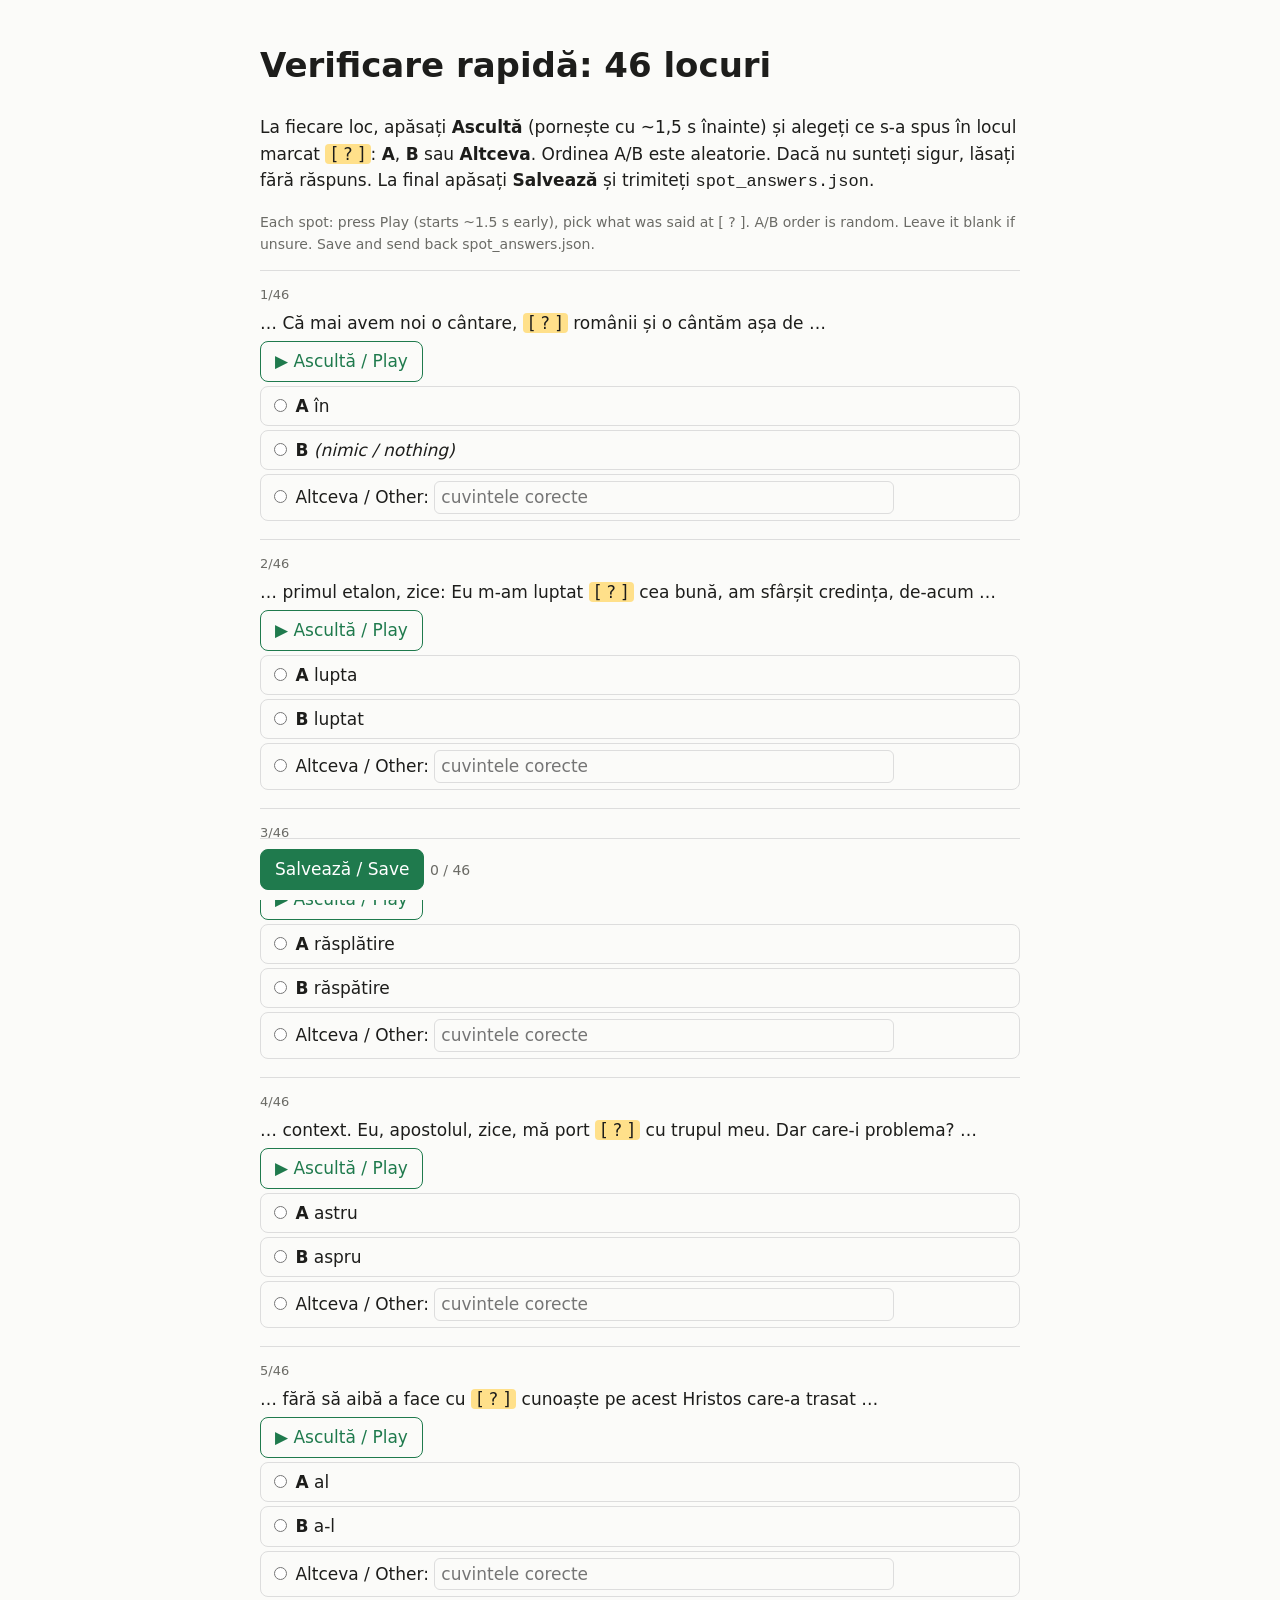
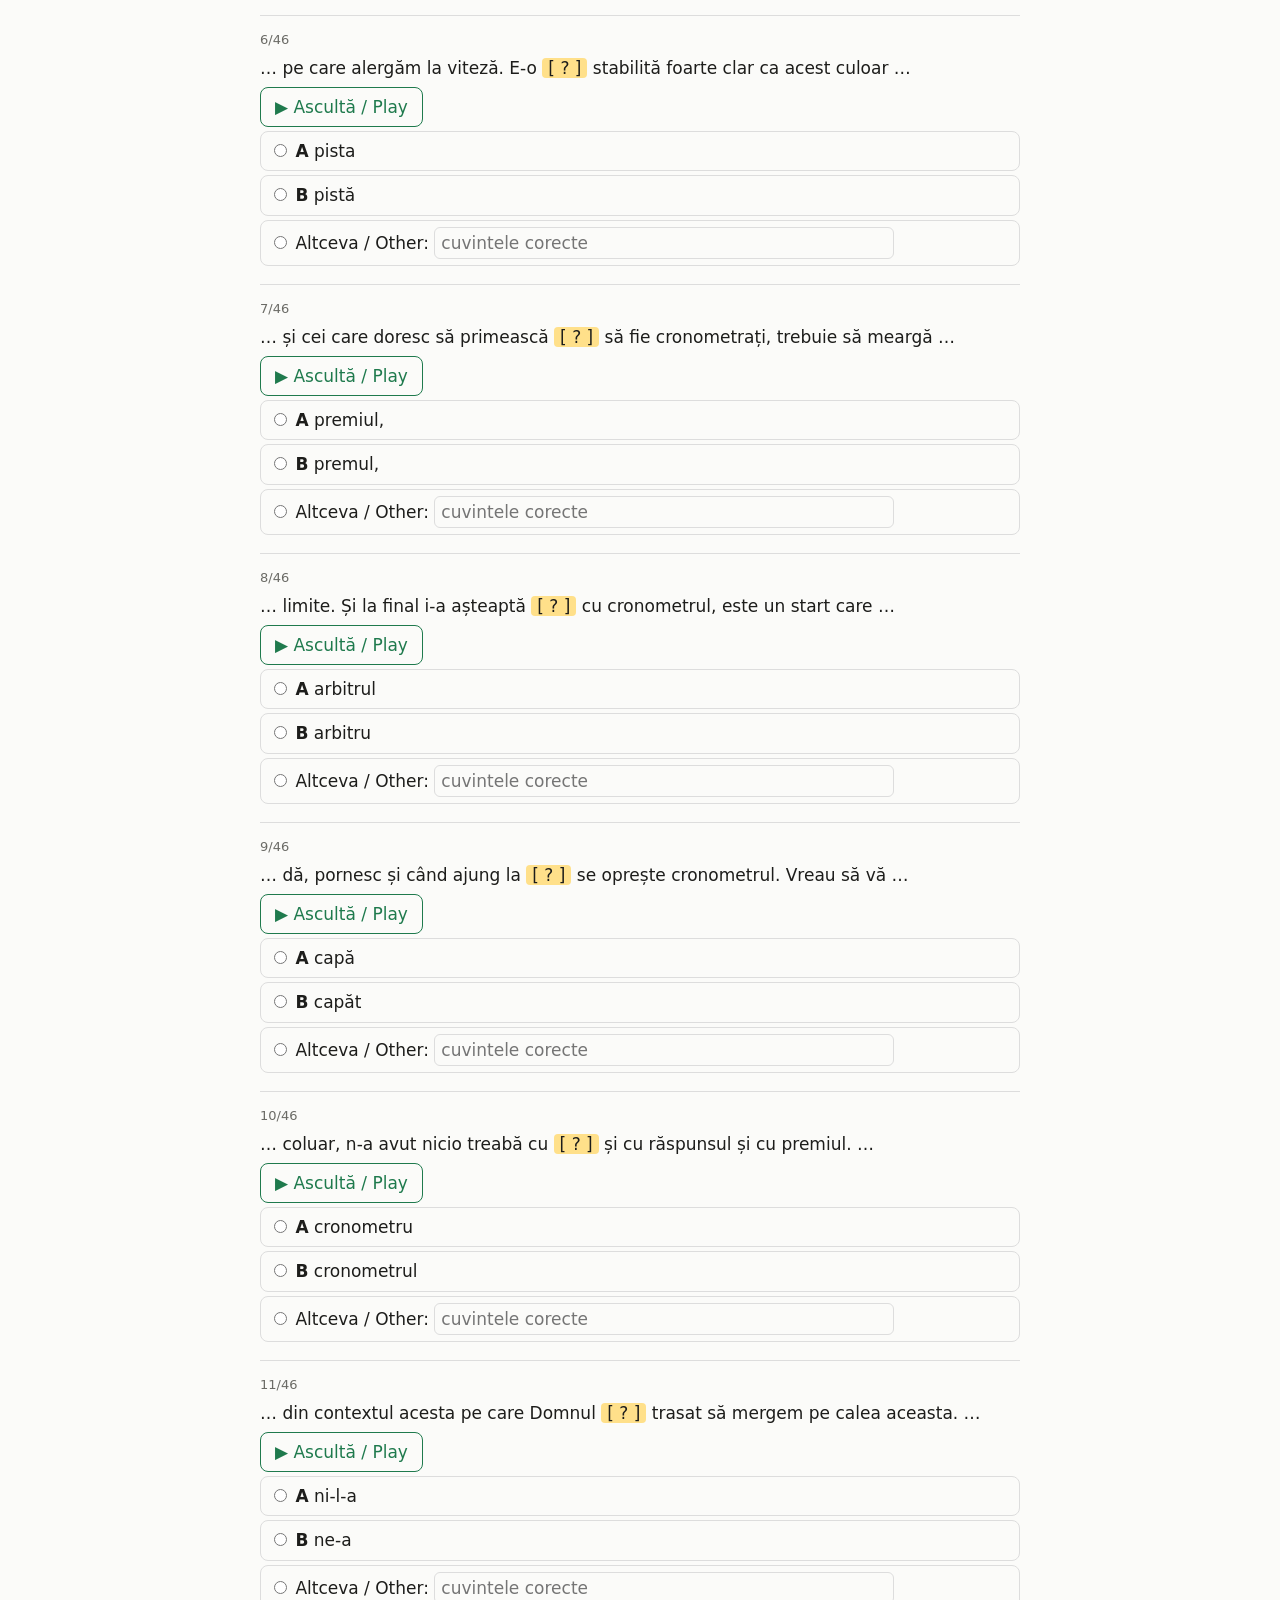
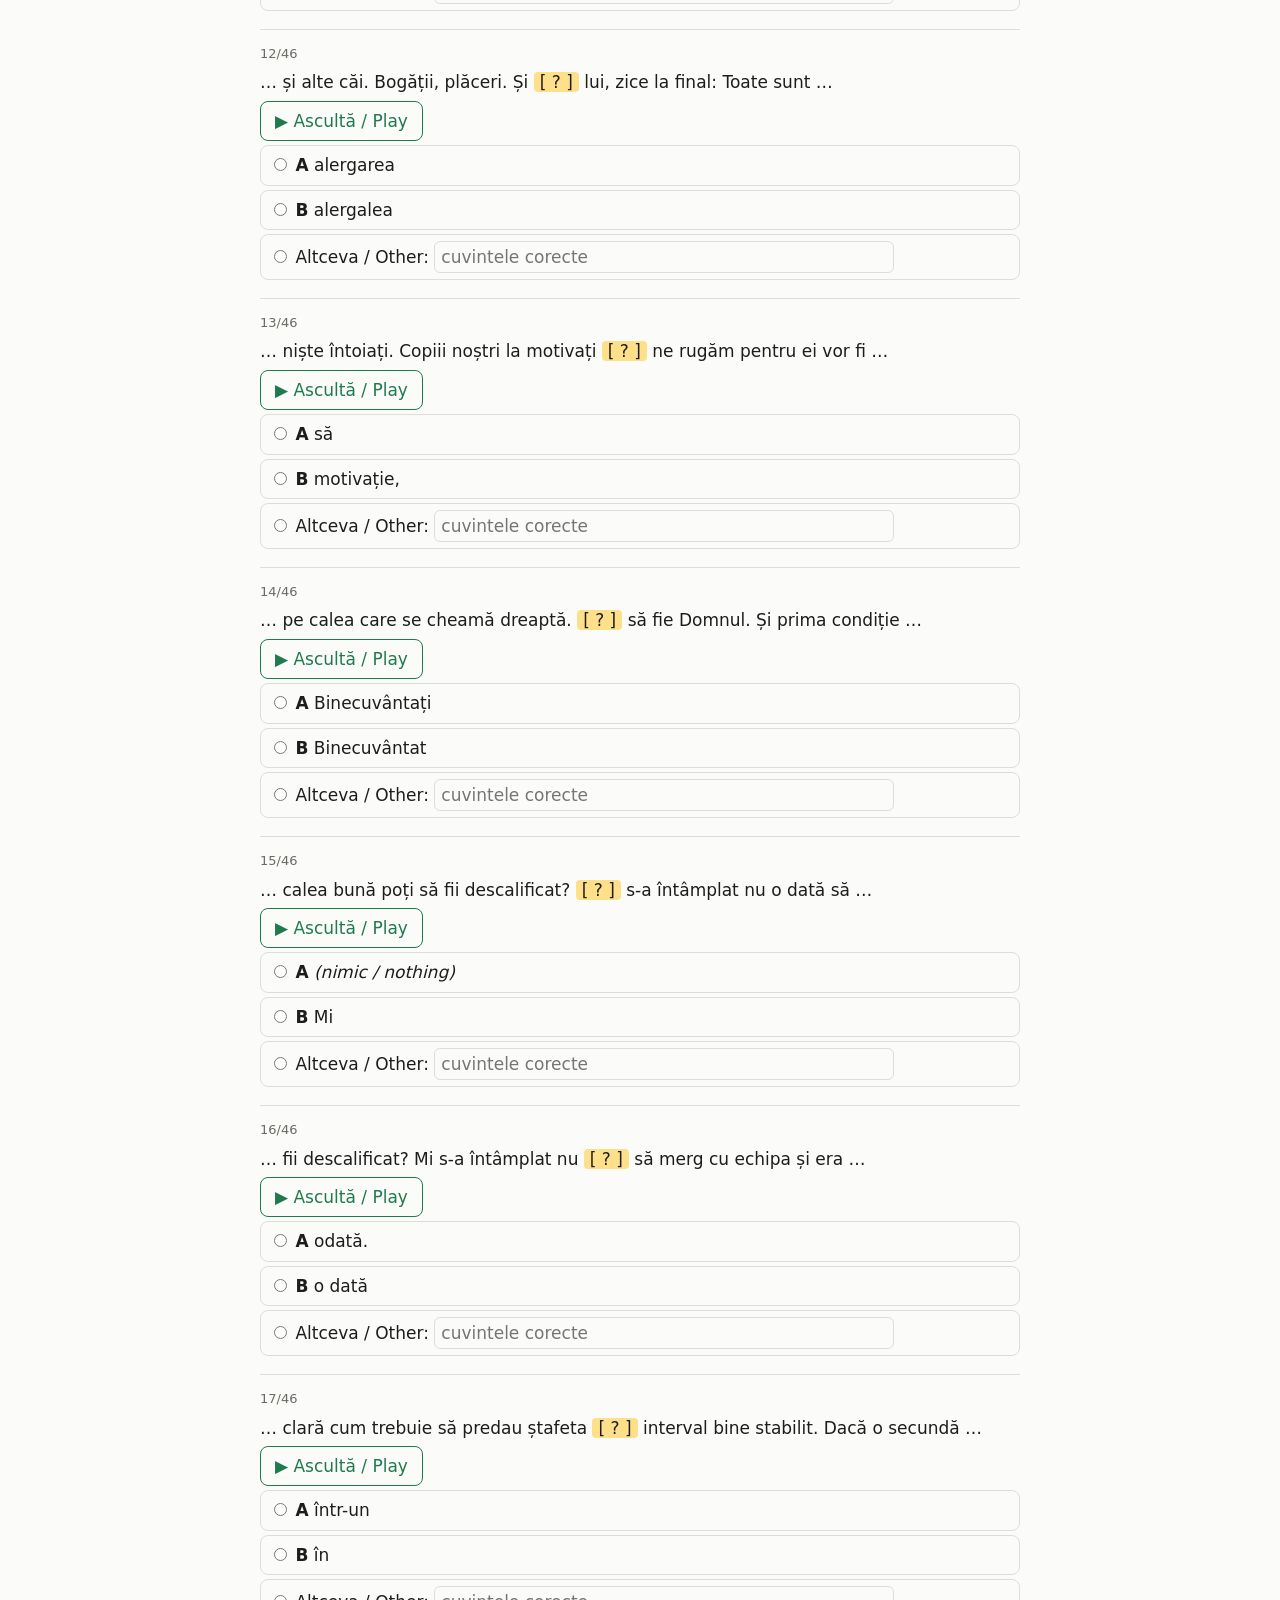
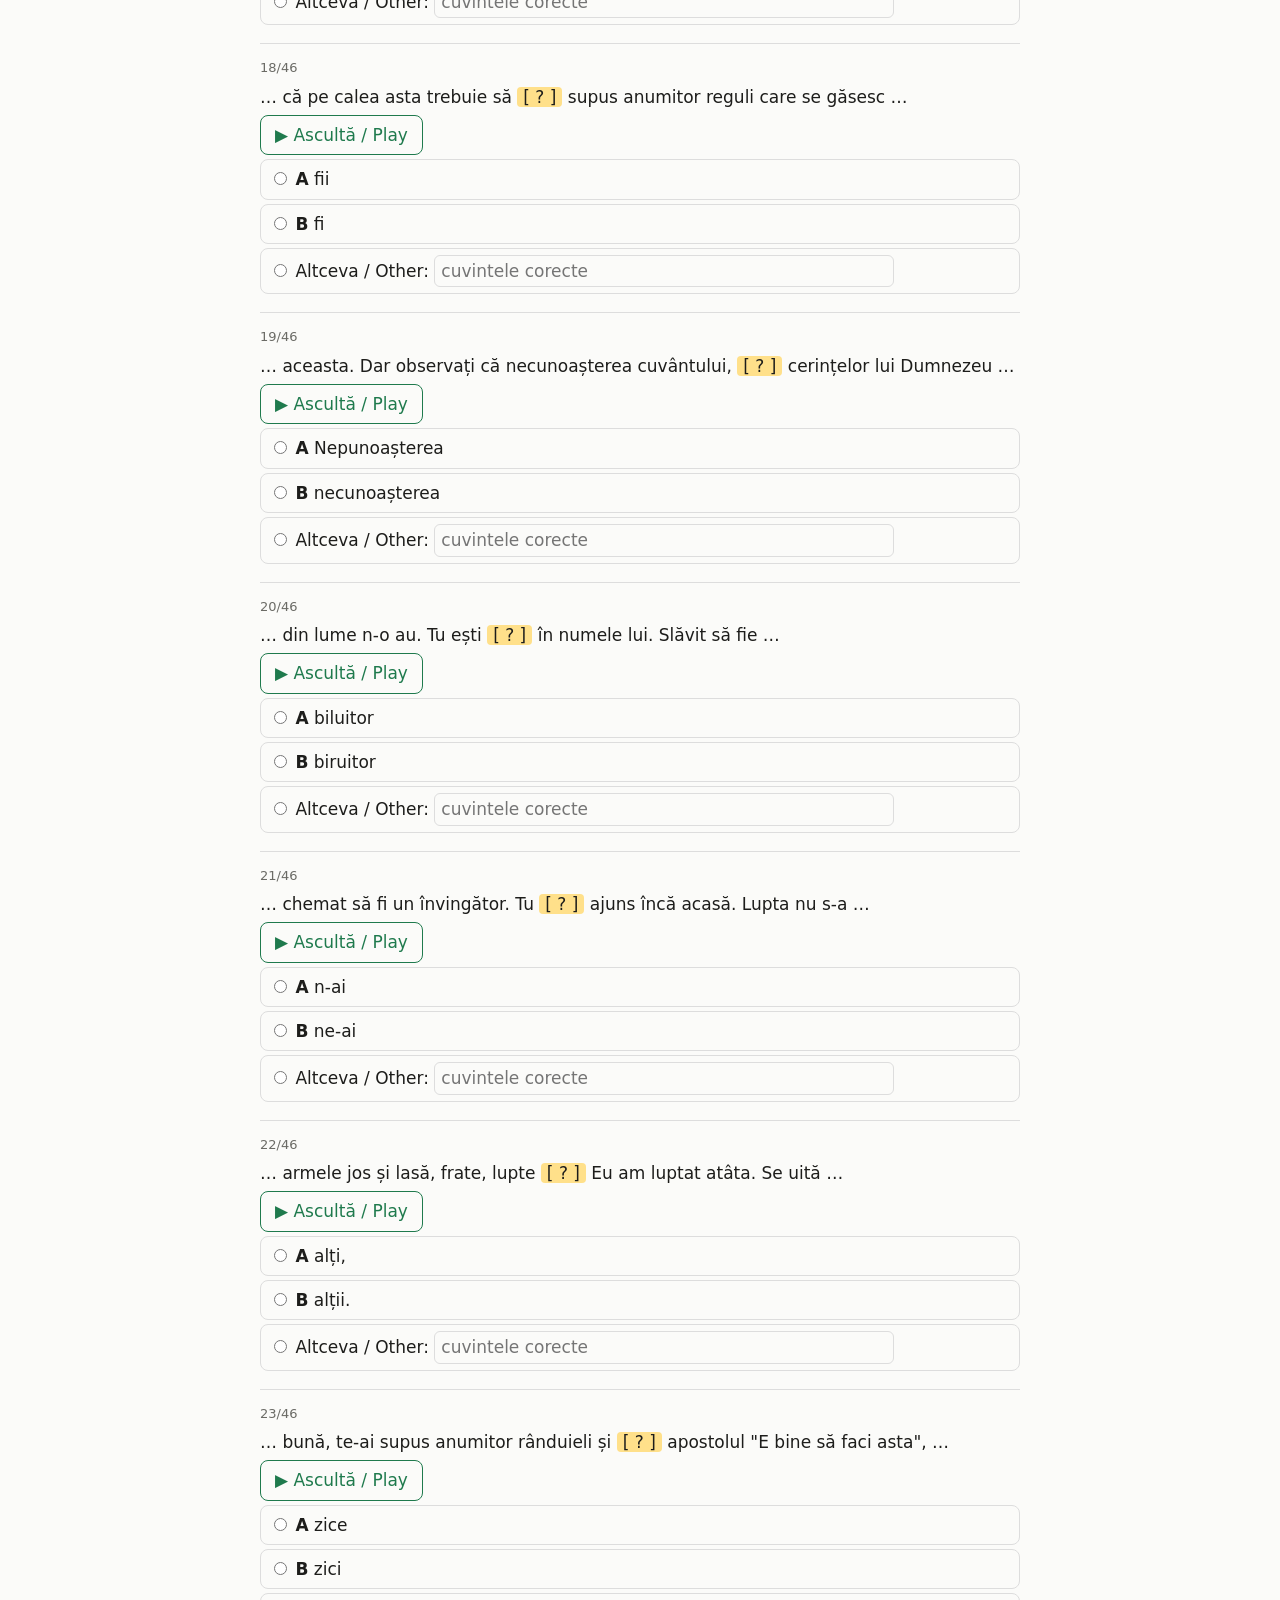
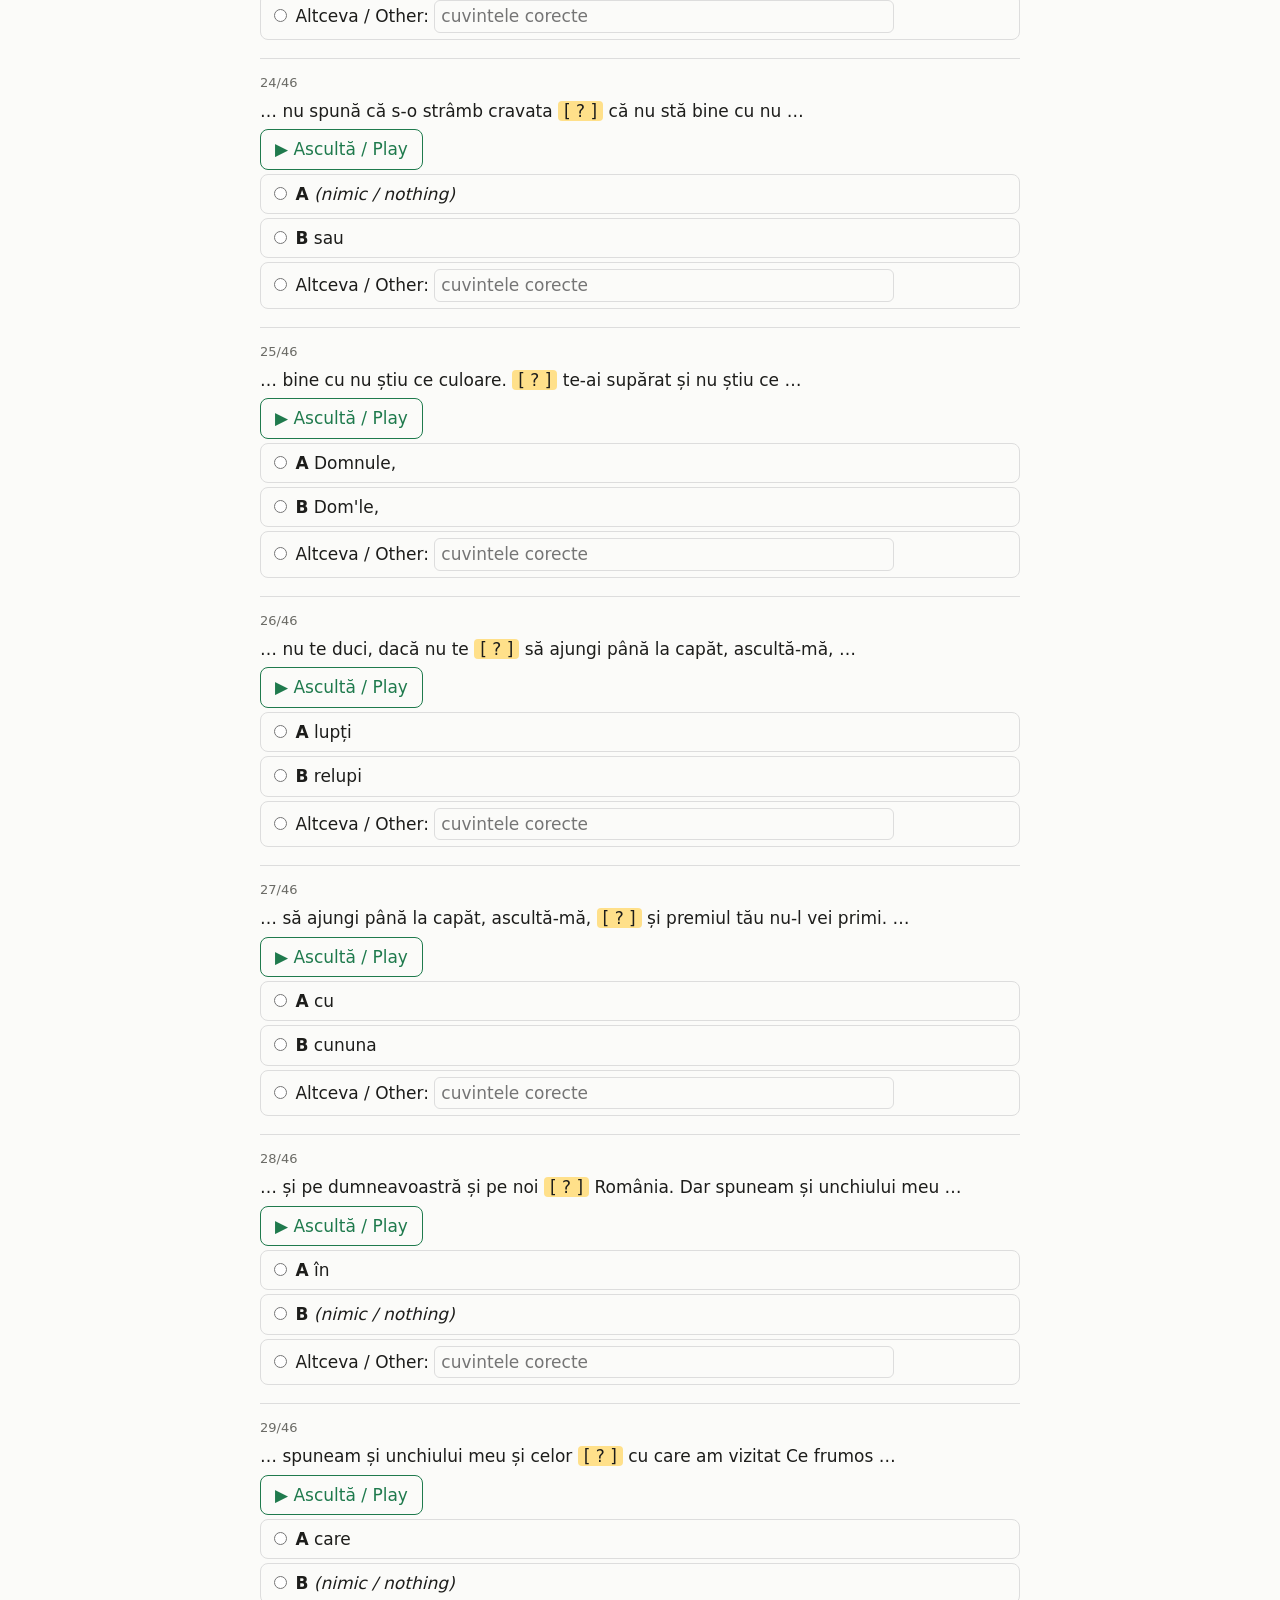
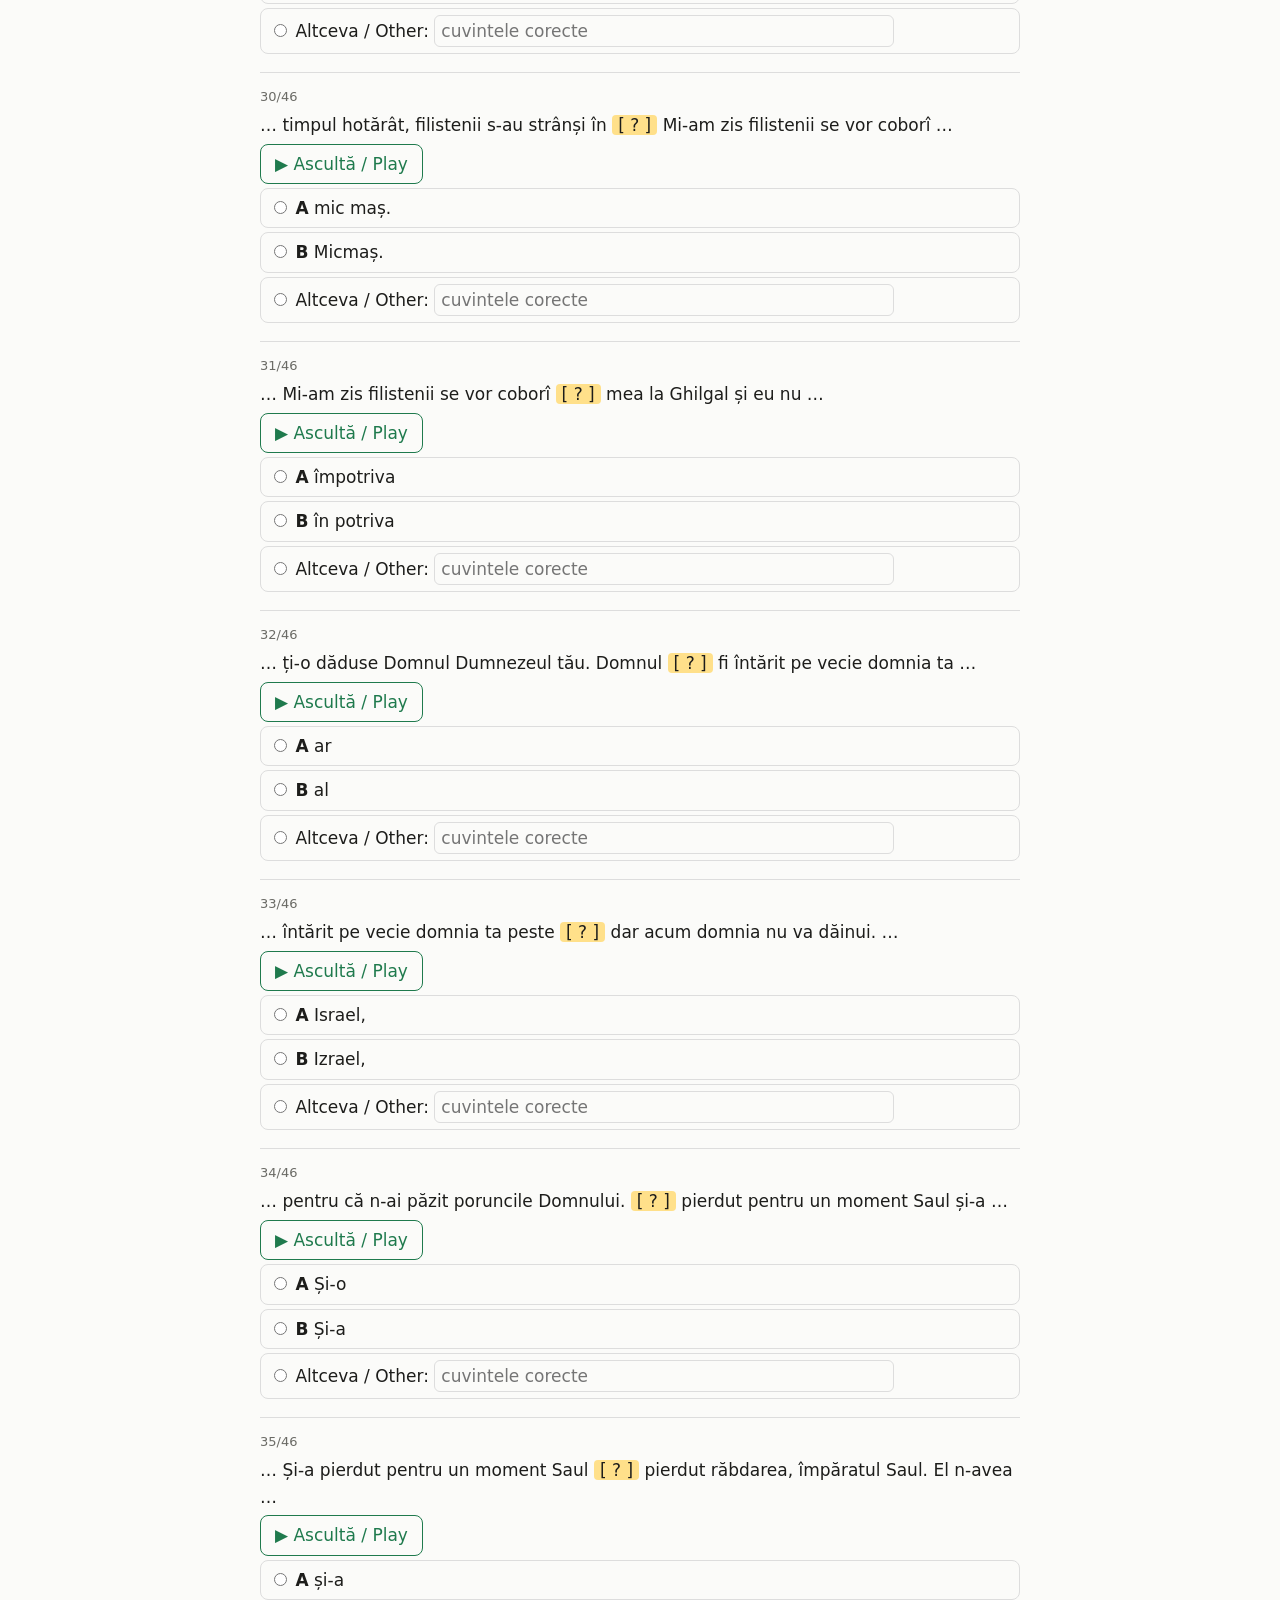
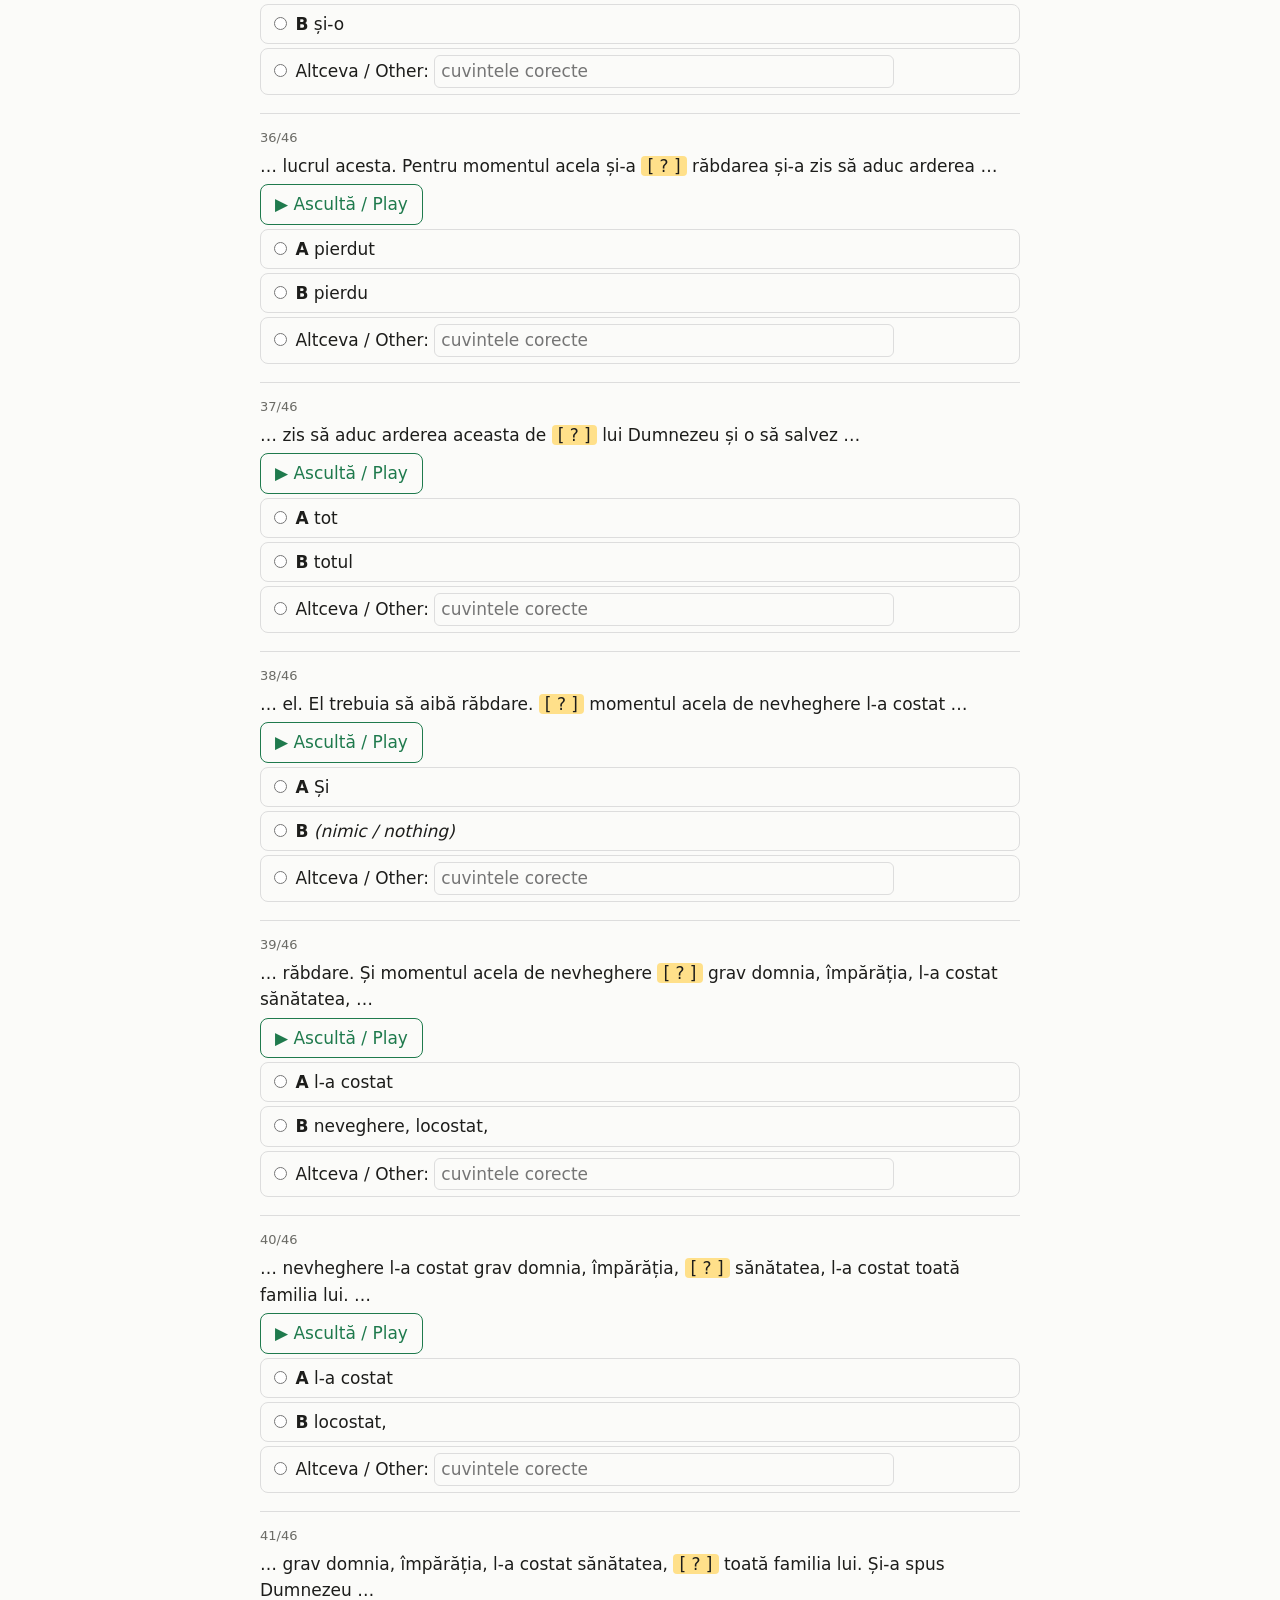
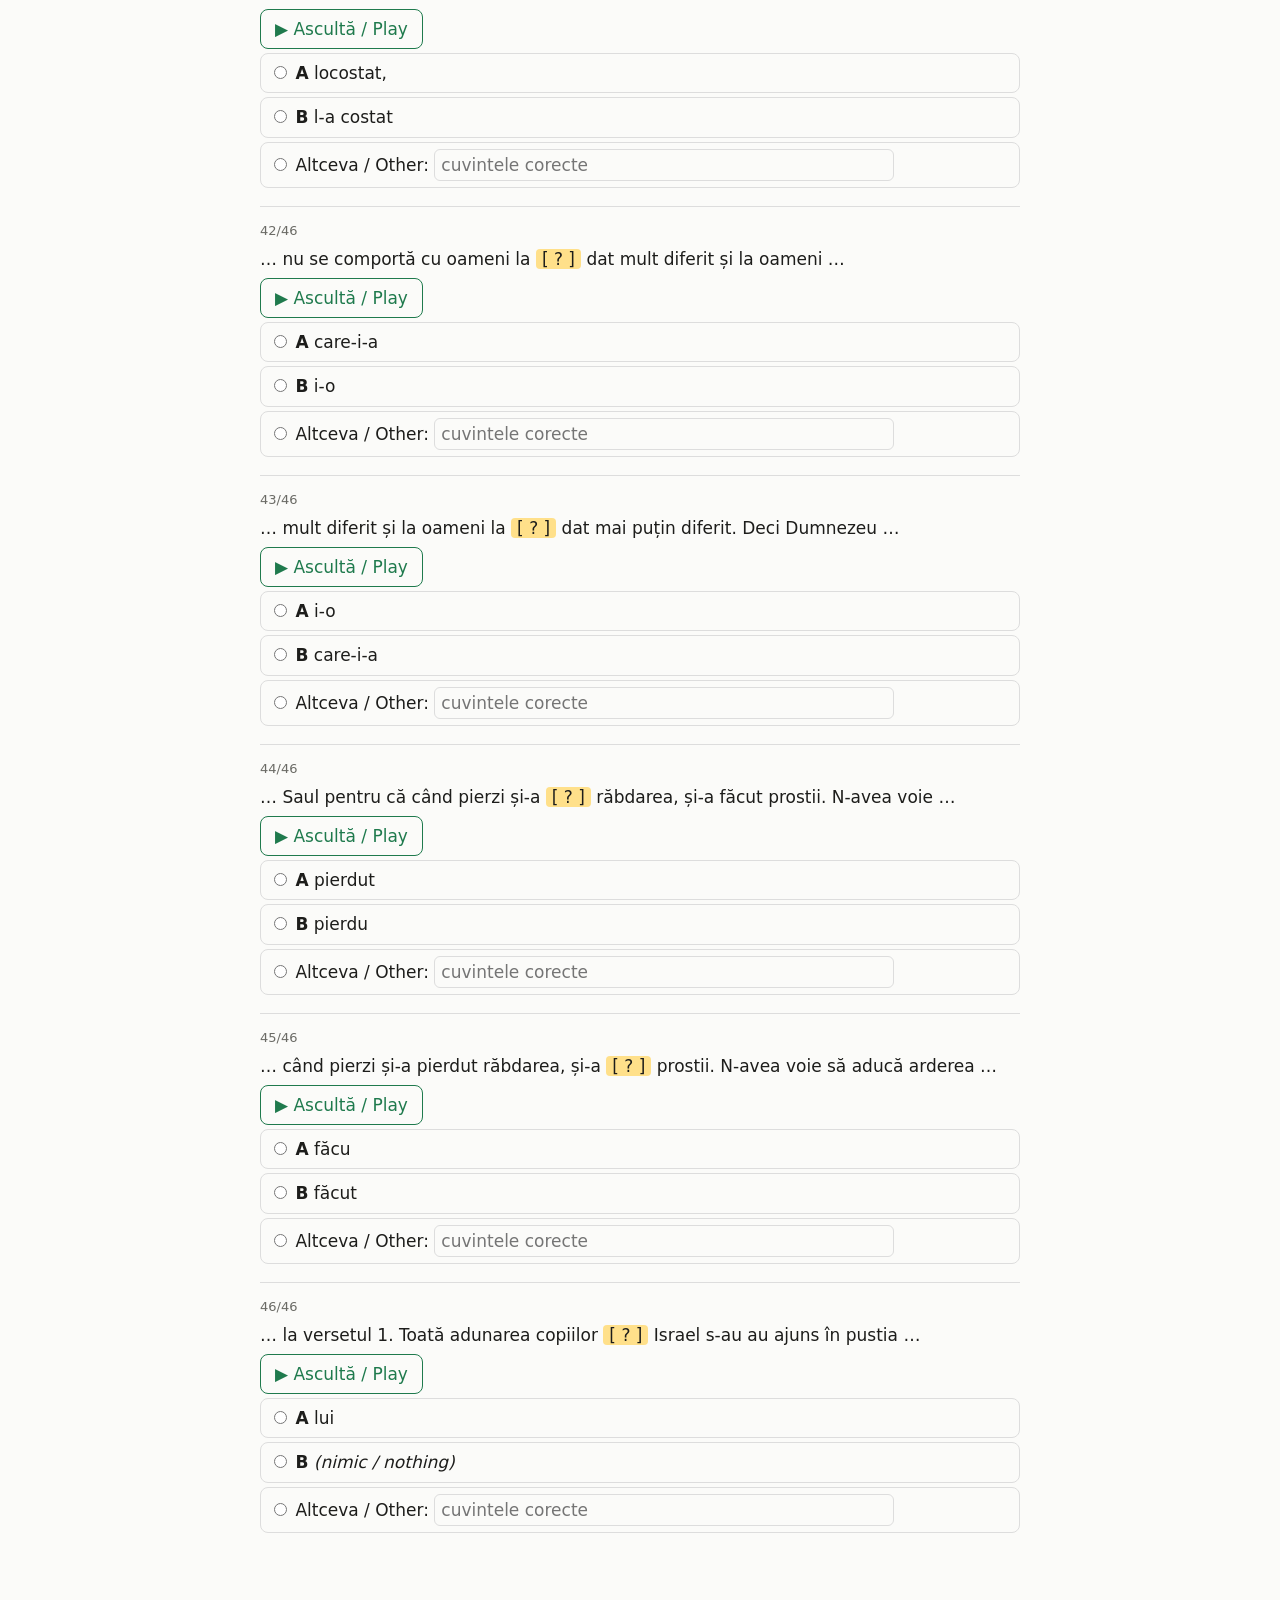
==== review_packet/spots/index.html @ f91accb6 "Add blind A/B spot check for review-packet words nobody could edit The review packet only allowed ed" ====
<!doctype html><html lang="ro"><head><meta charset="utf-8">
<meta name="viewport" content="width=device-width, initial-scale=1"><title>Spot check</title>
<style>
:root{--bg:#fbfbf9;--fg:#1d1d1b;--mute:#6b6b66;--line:#ddd;--acc:#1f7a4d;--gap:#ffe08a}
@media (prefers-color-scheme: dark){:root{--bg:#141413;--fg:#ecece8;--mute:#9b9b94;--line:#333;--acc:#2f9e66;--gap:#6b5300}}
body{font:17px/1.55 -apple-system,system-ui,sans-serif;max-width:760px;margin:0 auto;padding:16px;background:var(--bg);color:var(--fg)}
section{border-top:1px solid var(--line);padding:14px 0}
.n{color:var(--mute);font-size:13px}.ctx{margin:.3em 0}.gap{background:var(--gap);padding:0 6px;border-radius:4px}
.opts label{display:block;padding:6px 8px;margin:4px 0;border:1px solid var(--line);border-radius:8px;cursor:pointer}
.opts label:has(input:checked){border-color:var(--acc);box-shadow:0 0 0 1px var(--acc)}
.other{font:inherit;width:60%;max-width:100%;background:transparent;color:inherit;border:1px solid var(--line);border-radius:6px;padding:2px 6px}
button{font:inherit;padding:6px 14px;border-radius:8px;border:1px solid var(--acc);background:var(--acc);color:#fff;cursor:pointer}
.play{background:transparent;color:var(--acc)}#bar{position:sticky;bottom:0;background:var(--bg);padding:10px 0;border-top:1px solid var(--line)}
.mute{color:var(--mute);font-size:14px}
</style></head><body>
<h1>Verificare rapidă: 46 locuri</h1>
<p>La fiecare loc, apăsați <b>Ascultă</b> (pornește cu ~1,5 s înainte) și alegeți ce s-a spus în locul
marcat <span class="gap">[ ? ]</span>: <b>A</b>, <b>B</b> sau <b>Altceva</b>. Ordinea A/B este aleatorie.
Dacă nu sunteți sigur, lăsați fără răspuns. La final apăsați <b>Salvează</b> și trimiteți
<code>spot_answers.json</code>.</p>
<p class="mute">Each spot: press Play (starts ~1.5 s early), pick what was said at [ ? ]. A/B order is random.
Leave it blank if unsure. Save and send back spot_answers.json.</p>
<section data-id="br-random-1_00349#000" data-clip="br-random-1_00349" data-t="3.07"><div class="n">1/46</div><p class="ctx">… Că mai avem noi o cântare, <span class="gap">[ ? ]</span> românii și o cântăm așa de …</p><button class="play" type="button">▶ Ascultă / Play</button><div class="opts"><label><input type="radio" name="br-random-1_00349#000" value="A"> <b>A</b> în</label><label><input type="radio" name="br-random-1_00349#000" value="B"> <b>B</b> <i>(nimic / nothing)</i></label><label><input type="radio" name="br-random-1_00349#000" value="other"> Altceva / Other: <input type="text" class="other" placeholder="cuvintele corecte"></label></div></section>
<section data-id="br-random-1_00349#001" data-clip="br-random-1_00349" data-t="81.55"><div class="n">2/46</div><p class="ctx">… primul etalon, zice: Eu m-am luptat <span class="gap">[ ? ]</span> cea bună, am sfârșit credința, de-acum …</p><button class="play" type="button">▶ Ascultă / Play</button><div class="opts"><label><input type="radio" name="br-random-1_00349#001" value="A"> <b>A</b> lupta</label><label><input type="radio" name="br-random-1_00349#001" value="B"> <b>B</b> luptat</label><label><input type="radio" name="br-random-1_00349#001" value="other"> Altceva / Other: <input type="text" class="other" placeholder="cuvintele corecte"></label></div></section>
<section data-id="br-random-1_00349#002" data-clip="br-random-1_00349" data-t="108.11"><div class="n">3/46</div><p class="ctx">… Aceste cuvinte și această stare de <span class="gap">[ ? ]</span> e pregătită pentru fiecare din noi. …</p><button class="play" type="button">▶ Ascultă / Play</button><div class="opts"><label><input type="radio" name="br-random-1_00349#002" value="A"> <b>A</b> răsplătire</label><label><input type="radio" name="br-random-1_00349#002" value="B"> <b>B</b> răspătire</label><label><input type="radio" name="br-random-1_00349#002" value="other"> Altceva / Other: <input type="text" class="other" placeholder="cuvintele corecte"></label></div></section>
<section data-id="br-random-1_00349#003" data-clip="br-random-1_00349" data-t="132.47"><div class="n">4/46</div><p class="ctx">… context. Eu, apostolul, zice, mă port <span class="gap">[ ? ]</span> cu trupul meu. Dar care-i problema? …</p><button class="play" type="button">▶ Ascultă / Play</button><div class="opts"><label><input type="radio" name="br-random-1_00349#003" value="A"> <b>A</b> astru</label><label><input type="radio" name="br-random-1_00349#003" value="B"> <b>B</b> aspru</label><label><input type="radio" name="br-random-1_00349#003" value="other"> Altceva / Other: <input type="text" class="other" placeholder="cuvintele corecte"></label></div></section>
<section data-id="br-random-1_00612#004" data-clip="br-random-1_00612" data-t="14.44"><div class="n">5/46</div><p class="ctx">… fără să aibă a face cu <span class="gap">[ ? ]</span> cunoaște pe acest Hristos care-a trasat …</p><button class="play" type="button">▶ Ascultă / Play</button><div class="opts"><label><input type="radio" name="br-random-1_00612#004" value="A"> <b>A</b> al</label><label><input type="radio" name="br-random-1_00612#004" value="B"> <b>B</b> a-l</label><label><input type="radio" name="br-random-1_00612#004" value="other"> Altceva / Other: <input type="text" class="other" placeholder="cuvintele corecte"></label></div></section>
<section data-id="br-random-1_00612#005" data-clip="br-random-1_00612" data-t="54.28"><div class="n">6/46</div><p class="ctx">… pe care alergăm la viteză. E-o <span class="gap">[ ? ]</span> stabilită foarte clar ca acest culoar …</p><button class="play" type="button">▶ Ascultă / Play</button><div class="opts"><label><input type="radio" name="br-random-1_00612#005" value="A"> <b>A</b> pista</label><label><input type="radio" name="br-random-1_00612#005" value="B"> <b>B</b> pistă</label><label><input type="radio" name="br-random-1_00612#005" value="other"> Altceva / Other: <input type="text" class="other" placeholder="cuvintele corecte"></label></div></section>
<section data-id="br-random-1_00612#006" data-clip="br-random-1_00612" data-t="59.12"><div class="n">7/46</div><p class="ctx">… și cei care doresc să primească <span class="gap">[ ? ]</span> să fie cronometrați, trebuie să meargă …</p><button class="play" type="button">▶ Ascultă / Play</button><div class="opts"><label><input type="radio" name="br-random-1_00612#006" value="A"> <b>A</b> premiul,</label><label><input type="radio" name="br-random-1_00612#006" value="B"> <b>B</b> premul,</label><label><input type="radio" name="br-random-1_00612#006" value="other"> Altceva / Other: <input type="text" class="other" placeholder="cuvintele corecte"></label></div></section>
<section data-id="br-random-1_00612#007" data-clip="br-random-1_00612" data-t="66.92"><div class="n">8/46</div><p class="ctx">… limite. Și la final i-a așteaptă <span class="gap">[ ? ]</span> cu cronometrul, este un start care …</p><button class="play" type="button">▶ Ascultă / Play</button><div class="opts"><label><input type="radio" name="br-random-1_00612#007" value="A"> <b>A</b> arbitrul</label><label><input type="radio" name="br-random-1_00612#007" value="B"> <b>B</b> arbitru</label><label><input type="radio" name="br-random-1_00612#007" value="other"> Altceva / Other: <input type="text" class="other" placeholder="cuvintele corecte"></label></div></section>
<section data-id="br-random-1_00612#008" data-clip="br-random-1_00612" data-t="72.0"><div class="n">9/46</div><p class="ctx">… dă, pornesc și când ajung la <span class="gap">[ ? ]</span> se oprește cronometrul. Vreau să vă …</p><button class="play" type="button">▶ Ascultă / Play</button><div class="opts"><label><input type="radio" name="br-random-1_00612#008" value="A"> <b>A</b> capă</label><label><input type="radio" name="br-random-1_00612#008" value="B"> <b>B</b> capăt</label><label><input type="radio" name="br-random-1_00612#008" value="other"> Altceva / Other: <input type="text" class="other" placeholder="cuvintele corecte"></label></div></section>
<section data-id="br-random-1_00612#009" data-clip="br-random-1_00612" data-t="81.16"><div class="n">10/46</div><p class="ctx">… coluar, n-a avut nicio treabă cu <span class="gap">[ ? ]</span> și cu răspunsul și cu premiul. …</p><button class="play" type="button">▶ Ascultă / Play</button><div class="opts"><label><input type="radio" name="br-random-1_00612#009" value="A"> <b>A</b> cronometru</label><label><input type="radio" name="br-random-1_00612#009" value="B"> <b>B</b> cronometrul</label><label><input type="radio" name="br-random-1_00612#009" value="other"> Altceva / Other: <input type="text" class="other" placeholder="cuvintele corecte"></label></div></section>
<section data-id="br-random-1_00612#010" data-clip="br-random-1_00612" data-t="101.68"><div class="n">11/46</div><p class="ctx">… din contextul acesta pe care Domnul <span class="gap">[ ? ]</span> trasat să mergem pe calea aceasta. …</p><button class="play" type="button">▶ Ascultă / Play</button><div class="opts"><label><input type="radio" name="br-random-1_00612#010" value="A"> <b>A</b> ni-l-a</label><label><input type="radio" name="br-random-1_00612#010" value="B"> <b>B</b> ne-a</label><label><input type="radio" name="br-random-1_00612#010" value="other"> Altceva / Other: <input type="text" class="other" placeholder="cuvintele corecte"></label></div></section>
<section data-id="br-random-1_00612#011" data-clip="br-random-1_00612" data-t="114.24"><div class="n">12/46</div><p class="ctx">… și alte căi. Bogății, plăceri. Și <span class="gap">[ ? ]</span> lui, zice la final: Toate sunt …</p><button class="play" type="button">▶ Ascultă / Play</button><div class="opts"><label><input type="radio" name="br-random-1_00612#011" value="A"> <b>A</b> alergarea</label><label><input type="radio" name="br-random-1_00612#011" value="B"> <b>B</b> alergalea</label><label><input type="radio" name="br-random-1_00612#011" value="other"> Altceva / Other: <input type="text" class="other" placeholder="cuvintele corecte"></label></div></section>
<section data-id="br-random-1_00874#012" data-clip="br-random-1_00874" data-t="19.63"><div class="n">13/46</div><p class="ctx">… niște întoiați. Copiii noștri la motivați <span class="gap">[ ? ]</span> ne rugăm pentru ei vor fi …</p><button class="play" type="button">▶ Ascultă / Play</button><div class="opts"><label><input type="radio" name="br-random-1_00874#012" value="A"> <b>A</b> să</label><label><input type="radio" name="br-random-1_00874#012" value="B"> <b>B</b> motivație,</label><label><input type="radio" name="br-random-1_00874#012" value="other"> Altceva / Other: <input type="text" class="other" placeholder="cuvintele corecte"></label></div></section>
<section data-id="br-random-1_00874#013" data-clip="br-random-1_00874" data-t="32.19"><div class="n">14/46</div><p class="ctx">… pe calea care se cheamă dreaptă. <span class="gap">[ ? ]</span> să fie Domnul. Și prima condiție …</p><button class="play" type="button">▶ Ascultă / Play</button><div class="opts"><label><input type="radio" name="br-random-1_00874#013" value="A"> <b>A</b> Binecuvântați</label><label><input type="radio" name="br-random-1_00874#013" value="B"> <b>B</b> Binecuvântat</label><label><input type="radio" name="br-random-1_00874#013" value="other"> Altceva / Other: <input type="text" class="other" placeholder="cuvintele corecte"></label></div></section>
<section data-id="br-random-1_00874#014" data-clip="br-random-1_00874" data-t="77.87"><div class="n">15/46</div><p class="ctx">… calea bună poți să fii descalificat? <span class="gap">[ ? ]</span> s-a întâmplat nu o dată să …</p><button class="play" type="button">▶ Ascultă / Play</button><div class="opts"><label><input type="radio" name="br-random-1_00874#014" value="A"> <b>A</b> <i>(nimic / nothing)</i></label><label><input type="radio" name="br-random-1_00874#014" value="B"> <b>B</b> Mi</label><label><input type="radio" name="br-random-1_00874#014" value="other"> Altceva / Other: <input type="text" class="other" placeholder="cuvintele corecte"></label></div></section>
<section data-id="br-random-1_00874#015" data-clip="br-random-1_00874" data-t="78.55"><div class="n">16/46</div><p class="ctx">… fii descalificat? Mi s-a întâmplat nu <span class="gap">[ ? ]</span> să merg cu echipa și era …</p><button class="play" type="button">▶ Ascultă / Play</button><div class="opts"><label><input type="radio" name="br-random-1_00874#015" value="A"> <b>A</b> odată.</label><label><input type="radio" name="br-random-1_00874#015" value="B"> <b>B</b> o dată</label><label><input type="radio" name="br-random-1_00874#015" value="other"> Altceva / Other: <input type="text" class="other" placeholder="cuvintele corecte"></label></div></section>
<section data-id="br-random-1_00874#016" data-clip="br-random-1_00874" data-t="88.39"><div class="n">17/46</div><p class="ctx">… clară cum trebuie să predau ștafeta <span class="gap">[ ? ]</span> interval bine stabilit. Dacă o secundă …</p><button class="play" type="button">▶ Ascultă / Play</button><div class="opts"><label><input type="radio" name="br-random-1_00874#016" value="A"> <b>A</b> într-un</label><label><input type="radio" name="br-random-1_00874#016" value="B"> <b>B</b> în</label><label><input type="radio" name="br-random-1_00874#016" value="other"> Altceva / Other: <input type="text" class="other" placeholder="cuvintele corecte"></label></div></section>
<section data-id="br-random-1_00874#017" data-clip="br-random-1_00874" data-t="129.19"><div class="n">18/46</div><p class="ctx">… că pe calea asta trebuie să <span class="gap">[ ? ]</span> supus anumitor reguli care se găsesc …</p><button class="play" type="button">▶ Ascultă / Play</button><div class="opts"><label><input type="radio" name="br-random-1_00874#017" value="A"> <b>A</b> fii</label><label><input type="radio" name="br-random-1_00874#017" value="B"> <b>B</b> fi</label><label><input type="radio" name="br-random-1_00874#017" value="other"> Altceva / Other: <input type="text" class="other" placeholder="cuvintele corecte"></label></div></section>
<section data-id="br-random-1_00874#018" data-clip="br-random-1_00874" data-t="145.51"><div class="n">19/46</div><p class="ctx">… aceasta. Dar observați că necunoașterea cuvântului, <span class="gap">[ ? ]</span> cerințelor lui Dumnezeu …</p><button class="play" type="button">▶ Ascultă / Play</button><div class="opts"><label><input type="radio" name="br-random-1_00874#018" value="A"> <b>A</b> Nepunoașterea</label><label><input type="radio" name="br-random-1_00874#018" value="B"> <b>B</b> necunoașterea</label><label><input type="radio" name="br-random-1_00874#018" value="other"> Altceva / Other: <input type="text" class="other" placeholder="cuvintele corecte"></label></div></section>
<section data-id="br-random-1_01399#019" data-clip="br-random-1_01399" data-t="13.29"><div class="n">20/46</div><p class="ctx">… din lume n-o au. Tu ești <span class="gap">[ ? ]</span> în numele lui. Slăvit să fie …</p><button class="play" type="button">▶ Ascultă / Play</button><div class="opts"><label><input type="radio" name="br-random-1_01399#019" value="A"> <b>A</b> biluitor</label><label><input type="radio" name="br-random-1_01399#019" value="B"> <b>B</b> biruitor</label><label><input type="radio" name="br-random-1_01399#019" value="other"> Altceva / Other: <input type="text" class="other" placeholder="cuvintele corecte"></label></div></section>
<section data-id="br-random-1_01399#020" data-clip="br-random-1_01399" data-t="46.57"><div class="n">21/46</div><p class="ctx">… chemat să fi un învingător. Tu <span class="gap">[ ? ]</span> ajuns încă acasă. Lupta nu s-a …</p><button class="play" type="button">▶ Ascultă / Play</button><div class="opts"><label><input type="radio" name="br-random-1_01399#020" value="A"> <b>A</b> n-ai</label><label><input type="radio" name="br-random-1_01399#020" value="B"> <b>B</b> ne-ai</label><label><input type="radio" name="br-random-1_01399#020" value="other"> Altceva / Other: <input type="text" class="other" placeholder="cuvintele corecte"></label></div></section>
<section data-id="br-random-1_01399#021" data-clip="br-random-1_01399" data-t="54.01"><div class="n">22/46</div><p class="ctx">… armele jos și lasă, frate, lupte <span class="gap">[ ? ]</span> Eu am luptat atâta. Se uită …</p><button class="play" type="button">▶ Ascultă / Play</button><div class="opts"><label><input type="radio" name="br-random-1_01399#021" value="A"> <b>A</b> alți,</label><label><input type="radio" name="br-random-1_01399#021" value="B"> <b>B</b> alții.</label><label><input type="radio" name="br-random-1_01399#021" value="other"> Altceva / Other: <input type="text" class="other" placeholder="cuvintele corecte"></label></div></section>
<section data-id="br-random-1_01399#022" data-clip="br-random-1_01399" data-t="65.69"><div class="n">23/46</div><p class="ctx">… bună, te-ai supus anumitor rânduieli și <span class="gap">[ ? ]</span> apostolul &quot;E bine să faci asta&quot;, …</p><button class="play" type="button">▶ Ascultă / Play</button><div class="opts"><label><input type="radio" name="br-random-1_01399#022" value="A"> <b>A</b> zice</label><label><input type="radio" name="br-random-1_01399#022" value="B"> <b>B</b> zici</label><label><input type="radio" name="br-random-1_01399#022" value="other"> Altceva / Other: <input type="text" class="other" placeholder="cuvintele corecte"></label></div></section>
<section data-id="br-random-1_01399#023" data-clip="br-random-1_01399" data-t="80.29"><div class="n">24/46</div><p class="ctx">… nu spună că s-o strâmb cravata <span class="gap">[ ? ]</span> că nu stă bine cu nu …</p><button class="play" type="button">▶ Ascultă / Play</button><div class="opts"><label><input type="radio" name="br-random-1_01399#023" value="A"> <b>A</b> <i>(nimic / nothing)</i></label><label><input type="radio" name="br-random-1_01399#023" value="B"> <b>B</b> sau</label><label><input type="radio" name="br-random-1_01399#023" value="other"> Altceva / Other: <input type="text" class="other" placeholder="cuvintele corecte"></label></div></section>
<section data-id="br-random-1_01399#024" data-clip="br-random-1_01399" data-t="82.89"><div class="n">25/46</div><p class="ctx">… bine cu nu știu ce culoare. <span class="gap">[ ? ]</span> te-ai supărat și nu știu ce …</p><button class="play" type="button">▶ Ascultă / Play</button><div class="opts"><label><input type="radio" name="br-random-1_01399#024" value="A"> <b>A</b> Domnule,</label><label><input type="radio" name="br-random-1_01399#024" value="B"> <b>B</b> Dom&#x27;le,</label><label><input type="radio" name="br-random-1_01399#024" value="other"> Altceva / Other: <input type="text" class="other" placeholder="cuvintele corecte"></label></div></section>
<section data-id="br-random-1_01399#025" data-clip="br-random-1_01399" data-t="96.45"><div class="n">26/46</div><p class="ctx">… nu te duci, dacă nu te <span class="gap">[ ? ]</span> să ajungi până la capăt, ascultă-mă, …</p><button class="play" type="button">▶ Ascultă / Play</button><div class="opts"><label><input type="radio" name="br-random-1_01399#025" value="A"> <b>A</b> lupți</label><label><input type="radio" name="br-random-1_01399#025" value="B"> <b>B</b> relupi</label><label><input type="radio" name="br-random-1_01399#025" value="other"> Altceva / Other: <input type="text" class="other" placeholder="cuvintele corecte"></label></div></section>
<section data-id="br-random-1_01399#026" data-clip="br-random-1_01399" data-t="98.57"><div class="n">27/46</div><p class="ctx">… să ajungi până la capăt, ascultă-mă, <span class="gap">[ ? ]</span> și premiul tău nu-l vei primi. …</p><button class="play" type="button">▶ Ascultă / Play</button><div class="opts"><label><input type="radio" name="br-random-1_01399#026" value="A"> <b>A</b> cu</label><label><input type="radio" name="br-random-1_01399#026" value="B"> <b>B</b> cununa</label><label><input type="radio" name="br-random-1_01399#026" value="other"> Altceva / Other: <input type="text" class="other" placeholder="cuvintele corecte"></label></div></section>
<section data-id="br-random-1_01399#027" data-clip="br-random-1_01399" data-t="137.21"><div class="n">28/46</div><p class="ctx">… și pe dumneavoastră și pe noi <span class="gap">[ ? ]</span> România. Dar spuneam și unchiului meu …</p><button class="play" type="button">▶ Ascultă / Play</button><div class="opts"><label><input type="radio" name="br-random-1_01399#027" value="A"> <b>A</b> în</label><label><input type="radio" name="br-random-1_01399#027" value="B"> <b>B</b> <i>(nimic / nothing)</i></label><label><input type="radio" name="br-random-1_01399#027" value="other"> Altceva / Other: <input type="text" class="other" placeholder="cuvintele corecte"></label></div></section>
<section data-id="br-random-1_01399#028" data-clip="br-random-1_01399" data-t="140.25"><div class="n">29/46</div><p class="ctx">… spuneam și unchiului meu și celor <span class="gap">[ ? ]</span> cu care am vizitat Ce frumos …</p><button class="play" type="button">▶ Ascultă / Play</button><div class="opts"><label><input type="radio" name="br-random-1_01399#028" value="A"> <b>A</b> care</label><label><input type="radio" name="br-random-1_01399#028" value="B"> <b>B</b> <i>(nimic / nothing)</i></label><label><input type="radio" name="br-random-1_01399#028" value="other"> Altceva / Other: <input type="text" class="other" placeholder="cuvintele corecte"></label></div></section>
<section data-id="br-recalo_00399#029" data-clip="br-recalo_00399" data-t="11.19"><div class="n">30/46</div><p class="ctx">… timpul hotărât, filistenii s-au strânși în <span class="gap">[ ? ]</span> Mi-am zis filistenii se vor coborî …</p><button class="play" type="button">▶ Ascultă / Play</button><div class="opts"><label><input type="radio" name="br-recalo_00399#029" value="A"> <b>A</b> mic maș.</label><label><input type="radio" name="br-recalo_00399#029" value="B"> <b>B</b> Micmaș.</label><label><input type="radio" name="br-recalo_00399#029" value="other"> Altceva / Other: <input type="text" class="other" placeholder="cuvintele corecte"></label></div></section>
<section data-id="br-recalo_00399#030" data-clip="br-recalo_00399" data-t="15.55"><div class="n">31/46</div><p class="ctx">… Mi-am zis filistenii se vor coborî <span class="gap">[ ? ]</span> mea la Ghilgal și eu nu …</p><button class="play" type="button">▶ Ascultă / Play</button><div class="opts"><label><input type="radio" name="br-recalo_00399#030" value="A"> <b>A</b> împotriva</label><label><input type="radio" name="br-recalo_00399#030" value="B"> <b>B</b> în potriva</label><label><input type="radio" name="br-recalo_00399#030" value="other"> Altceva / Other: <input type="text" class="other" placeholder="cuvintele corecte"></label></div></section>
<section data-id="br-recalo_00399#031" data-clip="br-recalo_00399" data-t="29.39"><div class="n">32/46</div><p class="ctx">… ți-o dăduse Domnul Dumnezeul tău. Domnul <span class="gap">[ ? ]</span> fi întărit pe vecie domnia ta …</p><button class="play" type="button">▶ Ascultă / Play</button><div class="opts"><label><input type="radio" name="br-recalo_00399#031" value="A"> <b>A</b> ar</label><label><input type="radio" name="br-recalo_00399#031" value="B"> <b>B</b> al</label><label><input type="radio" name="br-recalo_00399#031" value="other"> Altceva / Other: <input type="text" class="other" placeholder="cuvintele corecte"></label></div></section>
<section data-id="br-recalo_00399#032" data-clip="br-recalo_00399" data-t="32.03"><div class="n">33/46</div><p class="ctx">… întărit pe vecie domnia ta peste <span class="gap">[ ? ]</span> dar acum domnia nu va dăinui. …</p><button class="play" type="button">▶ Ascultă / Play</button><div class="opts"><label><input type="radio" name="br-recalo_00399#032" value="A"> <b>A</b> Israel,</label><label><input type="radio" name="br-recalo_00399#032" value="B"> <b>B</b> Izrael,</label><label><input type="radio" name="br-recalo_00399#032" value="other"> Altceva / Other: <input type="text" class="other" placeholder="cuvintele corecte"></label></div></section>
<section data-id="br-recalo_00399#033" data-clip="br-recalo_00399" data-t="41.39"><div class="n">34/46</div><p class="ctx">… pentru că n-ai păzit poruncile Domnului. <span class="gap">[ ? ]</span> pierdut pentru un moment Saul și-a …</p><button class="play" type="button">▶ Ascultă / Play</button><div class="opts"><label><input type="radio" name="br-recalo_00399#033" value="A"> <b>A</b> Și-o</label><label><input type="radio" name="br-recalo_00399#033" value="B"> <b>B</b> Și-a</label><label><input type="radio" name="br-recalo_00399#033" value="other"> Altceva / Other: <input type="text" class="other" placeholder="cuvintele corecte"></label></div></section>
<section data-id="br-recalo_00399#034" data-clip="br-recalo_00399" data-t="43.51"><div class="n">35/46</div><p class="ctx">… Și-a pierdut pentru un moment Saul <span class="gap">[ ? ]</span> pierdut răbdarea, împăratul Saul. El n-avea …</p><button class="play" type="button">▶ Ascultă / Play</button><div class="opts"><label><input type="radio" name="br-recalo_00399#034" value="A"> <b>A</b> și-a</label><label><input type="radio" name="br-recalo_00399#034" value="B"> <b>B</b> și-o</label><label><input type="radio" name="br-recalo_00399#034" value="other"> Altceva / Other: <input type="text" class="other" placeholder="cuvintele corecte"></label></div></section>
<section data-id="br-recalo_00399#035" data-clip="br-recalo_00399" data-t="59.99"><div class="n">36/46</div><p class="ctx">… lucrul acesta. Pentru momentul acela și-a <span class="gap">[ ? ]</span> răbdarea și-a zis să aduc arderea …</p><button class="play" type="button">▶ Ascultă / Play</button><div class="opts"><label><input type="radio" name="br-recalo_00399#035" value="A"> <b>A</b> pierdut</label><label><input type="radio" name="br-recalo_00399#035" value="B"> <b>B</b> pierdu</label><label><input type="radio" name="br-recalo_00399#035" value="other"> Altceva / Other: <input type="text" class="other" placeholder="cuvintele corecte"></label></div></section>
<section data-id="br-recalo_00399#036" data-clip="br-recalo_00399" data-t="63.35"><div class="n">37/46</div><p class="ctx">… zis să aduc arderea aceasta de <span class="gap">[ ? ]</span> lui Dumnezeu și o să salvez …</p><button class="play" type="button">▶ Ascultă / Play</button><div class="opts"><label><input type="radio" name="br-recalo_00399#036" value="A"> <b>A</b> tot</label><label><input type="radio" name="br-recalo_00399#036" value="B"> <b>B</b> totul</label><label><input type="radio" name="br-recalo_00399#036" value="other"> Altceva / Other: <input type="text" class="other" placeholder="cuvintele corecte"></label></div></section>
<section data-id="br-recalo_00399#037" data-clip="br-recalo_00399" data-t="73.11"><div class="n">38/46</div><p class="ctx">… el. El trebuia să aibă răbdare. <span class="gap">[ ? ]</span> momentul acela de nevheghere l-a costat …</p><button class="play" type="button">▶ Ascultă / Play</button><div class="opts"><label><input type="radio" name="br-recalo_00399#037" value="A"> <b>A</b> Și</label><label><input type="radio" name="br-recalo_00399#037" value="B"> <b>B</b> <i>(nimic / nothing)</i></label><label><input type="radio" name="br-recalo_00399#037" value="other"> Altceva / Other: <input type="text" class="other" placeholder="cuvintele corecte"></label></div></section>
<section data-id="br-recalo_00399#038" data-clip="br-recalo_00399" data-t="76.07"><div class="n">39/46</div><p class="ctx">… răbdare. Și momentul acela de nevheghere <span class="gap">[ ? ]</span> grav domnia, împărăția, l-a costat sănătatea, …</p><button class="play" type="button">▶ Ascultă / Play</button><div class="opts"><label><input type="radio" name="br-recalo_00399#038" value="A"> <b>A</b> l-a costat</label><label><input type="radio" name="br-recalo_00399#038" value="B"> <b>B</b> neveghere, locostat,</label><label><input type="radio" name="br-recalo_00399#038" value="other"> Altceva / Other: <input type="text" class="other" placeholder="cuvintele corecte"></label></div></section>
<section data-id="br-recalo_00399#039" data-clip="br-recalo_00399" data-t="81.23"><div class="n">40/46</div><p class="ctx">… nevheghere l-a costat grav domnia, împărăția, <span class="gap">[ ? ]</span> sănătatea, l-a costat toată familia lui. …</p><button class="play" type="button">▶ Ascultă / Play</button><div class="opts"><label><input type="radio" name="br-recalo_00399#039" value="A"> <b>A</b> l-a costat</label><label><input type="radio" name="br-recalo_00399#039" value="B"> <b>B</b> locostat,</label><label><input type="radio" name="br-recalo_00399#039" value="other"> Altceva / Other: <input type="text" class="other" placeholder="cuvintele corecte"></label></div></section>
<section data-id="br-recalo_00399#040" data-clip="br-recalo_00399" data-t="82.99"><div class="n">41/46</div><p class="ctx">… grav domnia, împărăția, l-a costat sănătatea, <span class="gap">[ ? ]</span> toată familia lui. Și-a spus Dumnezeu …</p><button class="play" type="button">▶ Ascultă / Play</button><div class="opts"><label><input type="radio" name="br-recalo_00399#040" value="A"> <b>A</b> locostat,</label><label><input type="radio" name="br-recalo_00399#040" value="B"> <b>B</b> l-a costat</label><label><input type="radio" name="br-recalo_00399#040" value="other"> Altceva / Other: <input type="text" class="other" placeholder="cuvintele corecte"></label></div></section>
<section data-id="br-recalo_00399#041" data-clip="br-recalo_00399" data-t="89.71"><div class="n">42/46</div><p class="ctx">… nu se comportă cu oameni la <span class="gap">[ ? ]</span> dat mult diferit și la oameni …</p><button class="play" type="button">▶ Ascultă / Play</button><div class="opts"><label><input type="radio" name="br-recalo_00399#041" value="A"> <b>A</b> care-i-a</label><label><input type="radio" name="br-recalo_00399#041" value="B"> <b>B</b> i-o</label><label><input type="radio" name="br-recalo_00399#041" value="other"> Altceva / Other: <input type="text" class="other" placeholder="cuvintele corecte"></label></div></section>
<section data-id="br-recalo_00399#042" data-clip="br-recalo_00399" data-t="92.43"><div class="n">43/46</div><p class="ctx">… mult diferit și la oameni la <span class="gap">[ ? ]</span> dat mai puțin diferit. Deci Dumnezeu …</p><button class="play" type="button">▶ Ascultă / Play</button><div class="opts"><label><input type="radio" name="br-recalo_00399#042" value="A"> <b>A</b> i-o</label><label><input type="radio" name="br-recalo_00399#042" value="B"> <b>B</b> care-i-a</label><label><input type="radio" name="br-recalo_00399#042" value="other"> Altceva / Other: <input type="text" class="other" placeholder="cuvintele corecte"></label></div></section>
<section data-id="br-recalo_00399#043" data-clip="br-recalo_00399" data-t="118.11"><div class="n">44/46</div><p class="ctx">… Saul pentru că când pierzi și-a <span class="gap">[ ? ]</span> răbdarea, și-a făcut prostii. N-avea voie …</p><button class="play" type="button">▶ Ascultă / Play</button><div class="opts"><label><input type="radio" name="br-recalo_00399#043" value="A"> <b>A</b> pierdut</label><label><input type="radio" name="br-recalo_00399#043" value="B"> <b>B</b> pierdu</label><label><input type="radio" name="br-recalo_00399#043" value="other"> Altceva / Other: <input type="text" class="other" placeholder="cuvintele corecte"></label></div></section>
<section data-id="br-recalo_00399#044" data-clip="br-recalo_00399" data-t="119.15"><div class="n">45/46</div><p class="ctx">… când pierzi și-a pierdut răbdarea, și-a <span class="gap">[ ? ]</span> prostii. N-avea voie să aducă arderea …</p><button class="play" type="button">▶ Ascultă / Play</button><div class="opts"><label><input type="radio" name="br-recalo_00399#044" value="A"> <b>A</b> făcu</label><label><input type="radio" name="br-recalo_00399#044" value="B"> <b>B</b> făcut</label><label><input type="radio" name="br-recalo_00399#044" value="other"> Altceva / Other: <input type="text" class="other" placeholder="cuvintele corecte"></label></div></section>
<section data-id="br-recalo_00399#045" data-clip="br-recalo_00399" data-t="138.19"><div class="n">46/46</div><p class="ctx">… la versetul 1. Toată adunarea copiilor <span class="gap">[ ? ]</span> Israel s-au au ajuns în pustia …</p><button class="play" type="button">▶ Ascultă / Play</button><div class="opts"><label><input type="radio" name="br-recalo_00399#045" value="A"> <b>A</b> lui</label><label><input type="radio" name="br-recalo_00399#045" value="B"> <b>B</b> <i>(nimic / nothing)</i></label><label><input type="radio" name="br-recalo_00399#045" value="other"> Altceva / Other: <input type="text" class="other" placeholder="cuvintele corecte"></label></div></section>
<div id="bar"><button id="save" type="button">Salvează / Save</button> <span id="count" class="mute"></span></div>
<script>
const players = {};
let stopAt = null;
function player(clip){
  if (!players[clip]) { const a = new Audio('../clips/' + clip + '.mp3'); a.preload = 'auto';
    a.addEventListener('timeupdate', () => { if (stopAt !== null && a.currentTime >= stopAt) { a.pause(); stopAt = null; } });
    players[clip] = a; }
  return players[clip];
}
document.querySelectorAll('section').forEach(s => {
  s.querySelector('.play').onclick = () => {
    Object.values(players).forEach(p => p.pause());
    const a = player(s.dataset.clip), t = parseFloat(s.dataset.t);
    a.currentTime = Math.max(0, t - 1.5); stopAt = t + 3.0; a.play();
  };
  s.querySelector('.other').addEventListener('input', e => {
    s.querySelector('input[value=other]').checked = true; count(); });
});
function answers(){
  const out = {};
  document.querySelectorAll('section').forEach(s => {
    const c = s.querySelector('input[type=radio]:checked');
    if (c) out[s.dataset.id] = {choice: c.value, text: c.value === 'other' ? s.querySelector('.other').value.trim() : null};
  });
  return out;
}
function count(){ document.getElementById('count').textContent = Object.keys(answers()).length + ' / 46'; }
document.addEventListener('change', count); count();
document.getElementById('save').onclick = () => {
  const a = document.createElement('a');
  a.href = URL.createObjectURL(new Blob([JSON.stringify(answers(), null, 1)], {type: 'application/json'}));
  a.download = 'spot_answers.json'; a.click();
};
</script></body></html>
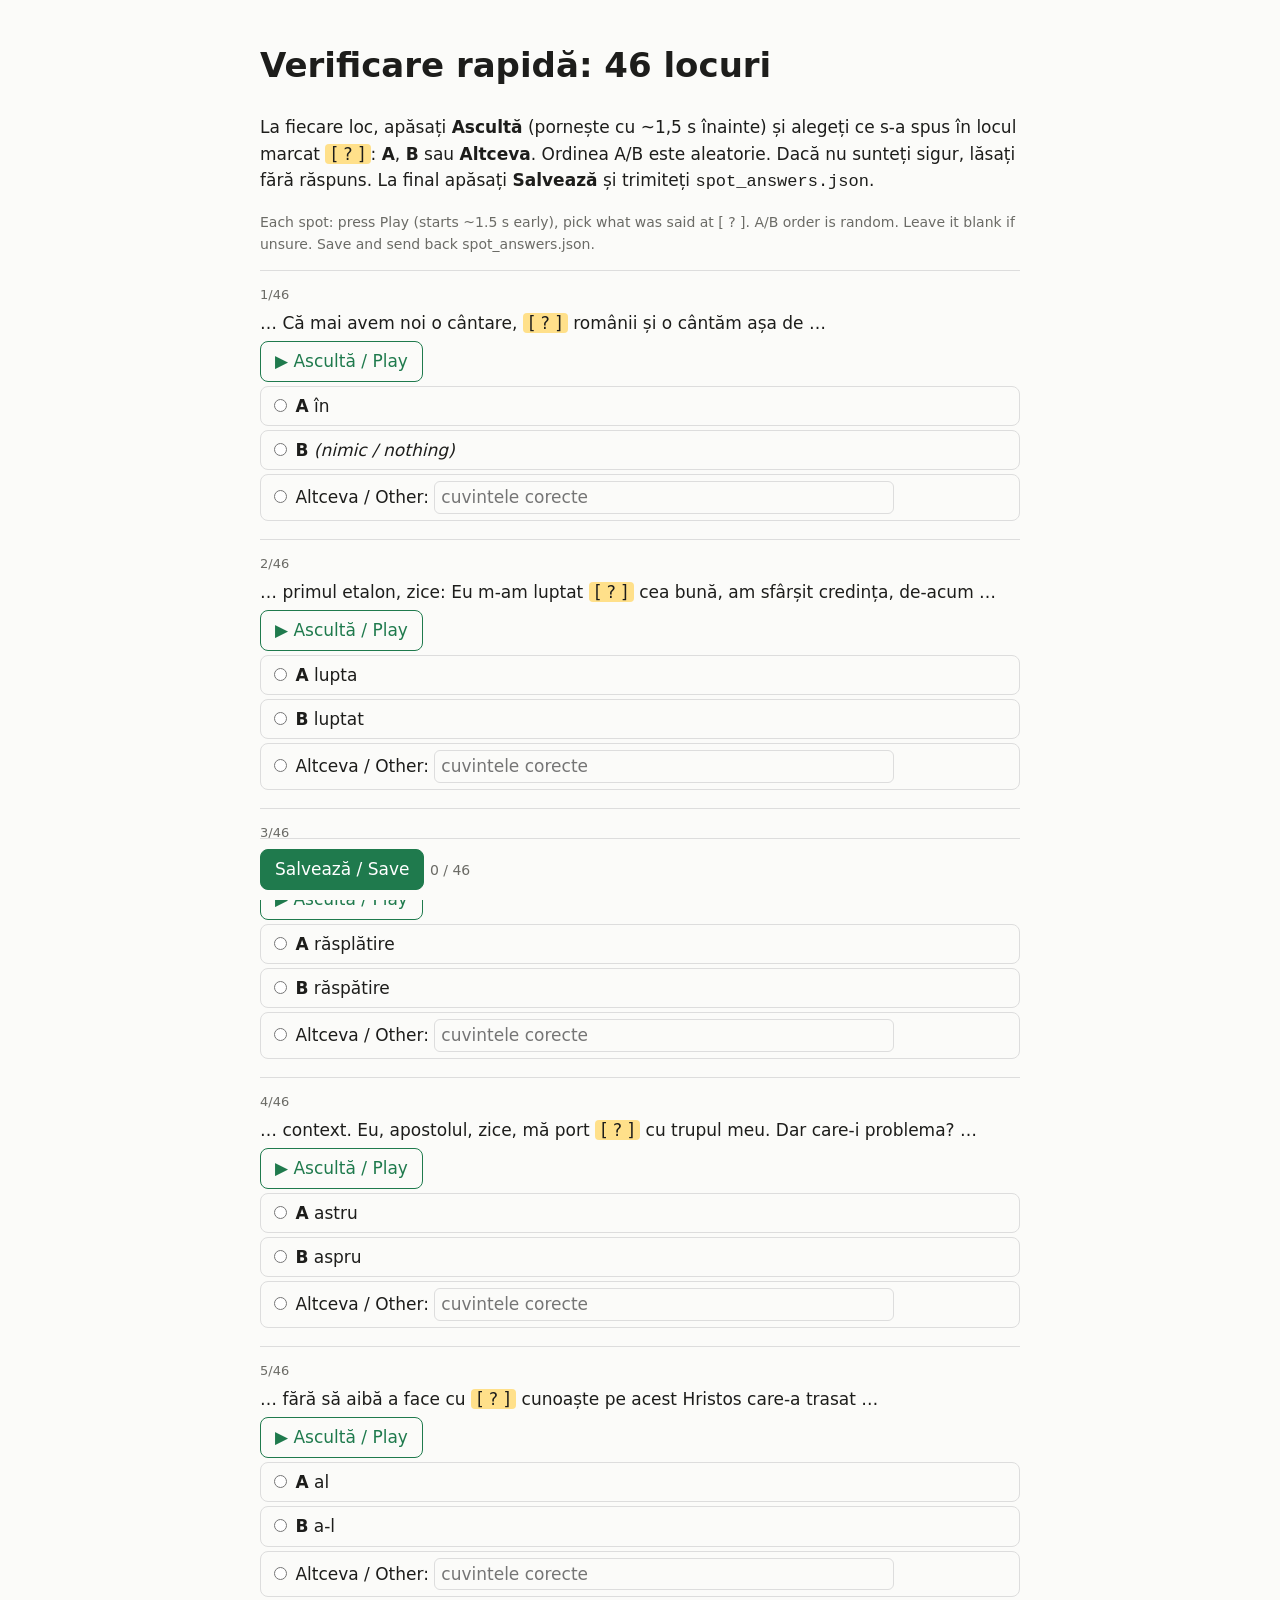
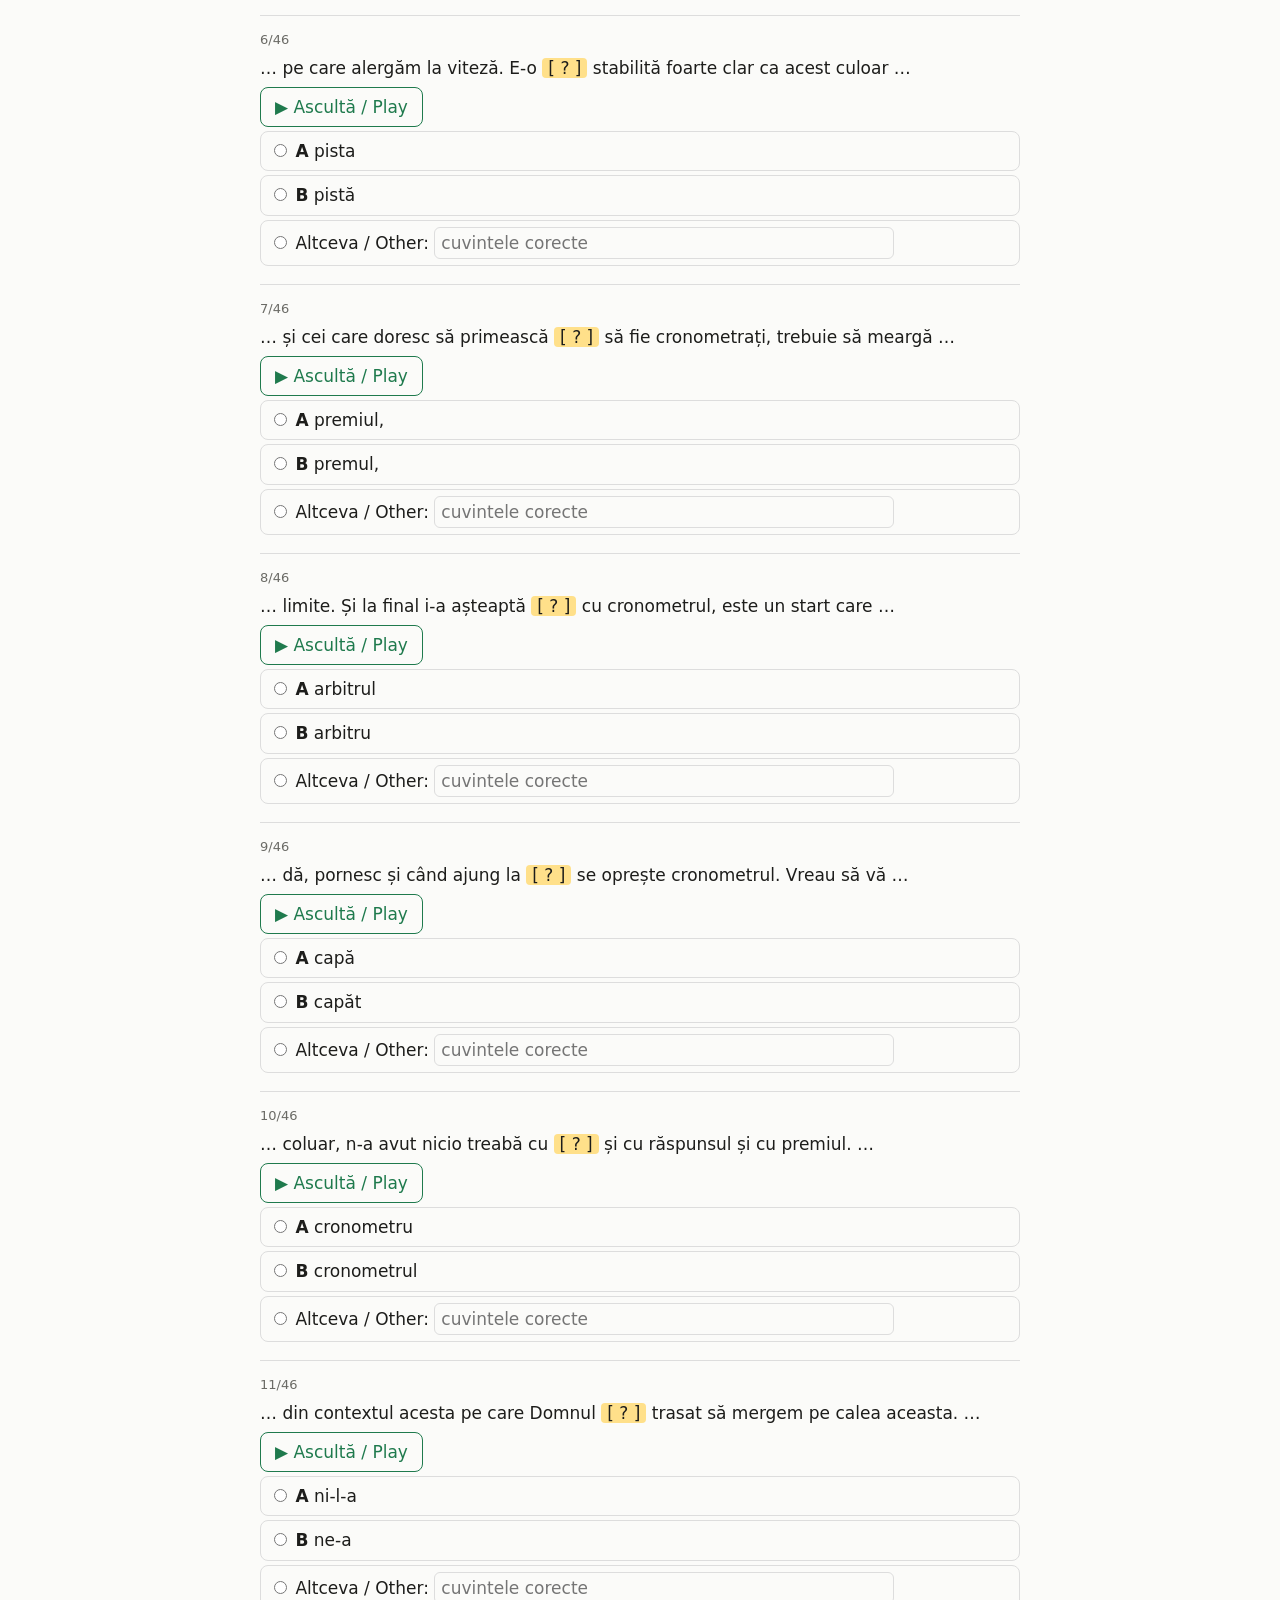
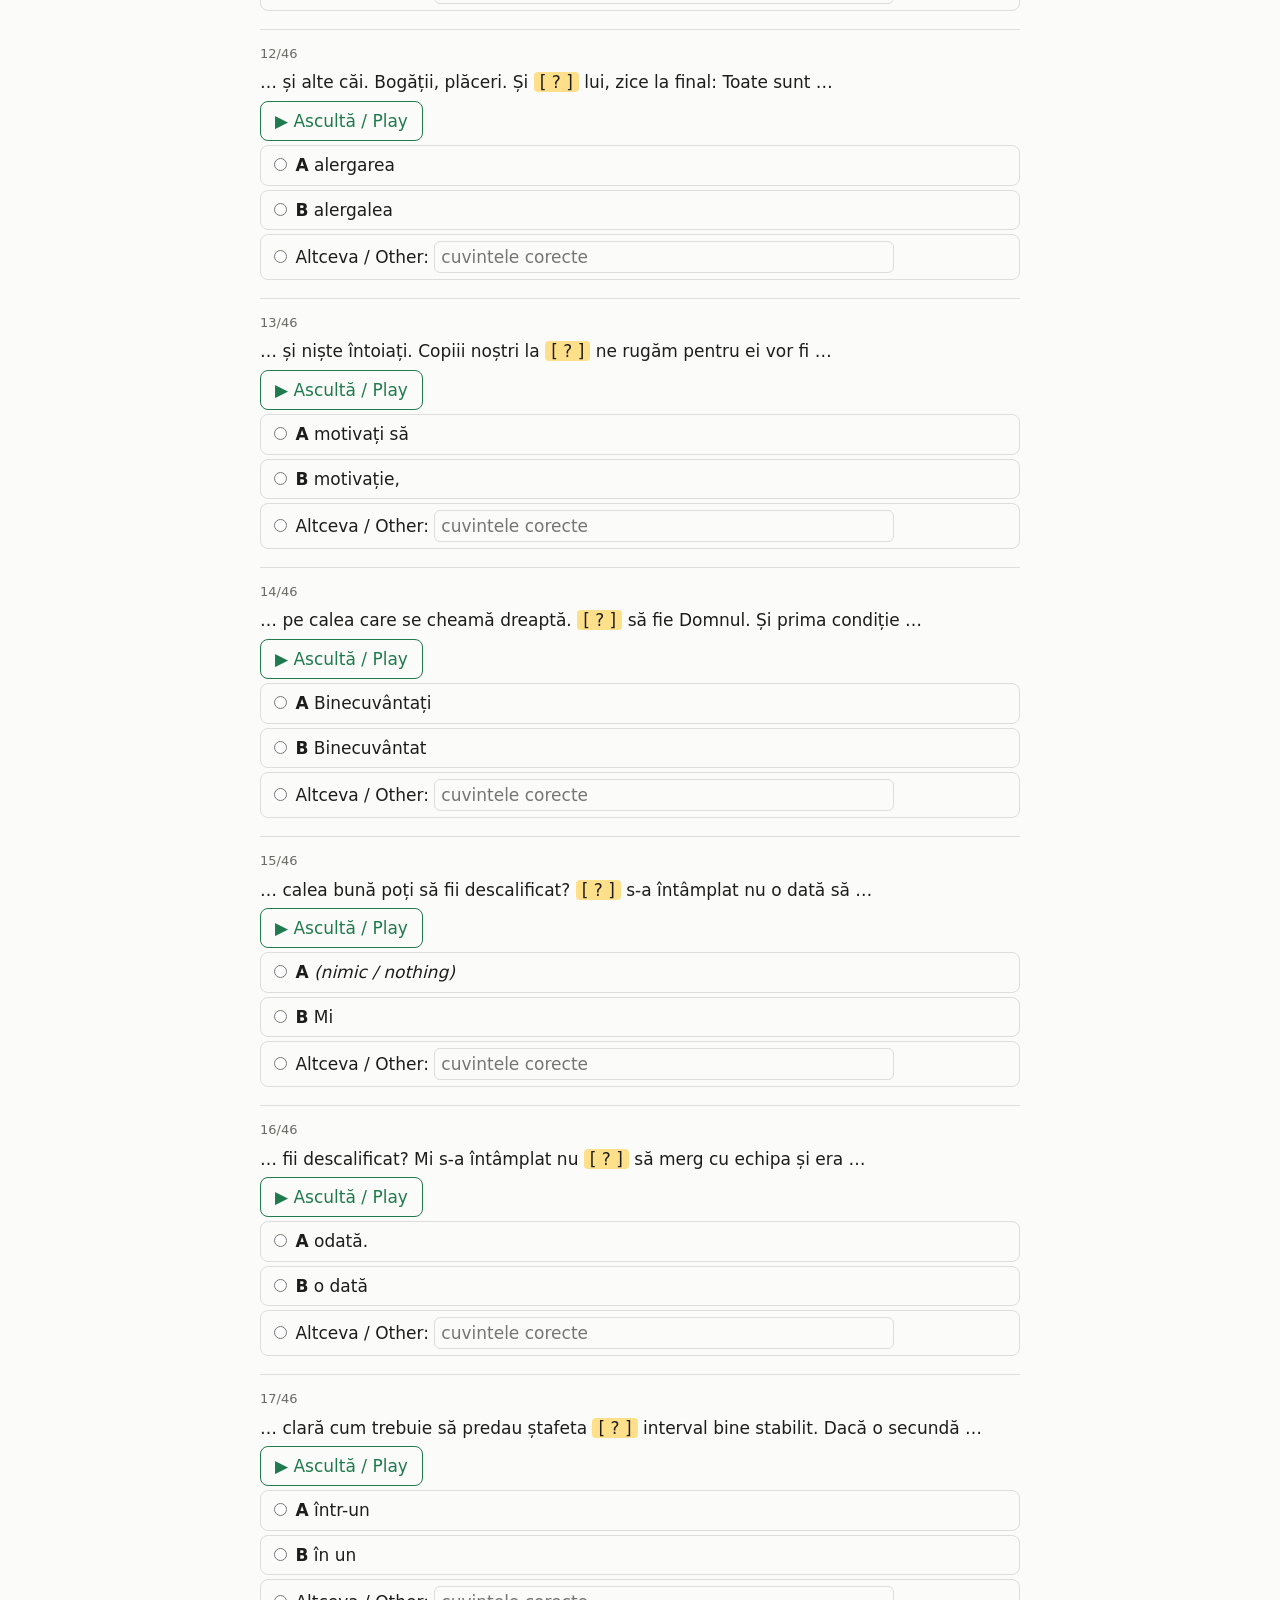
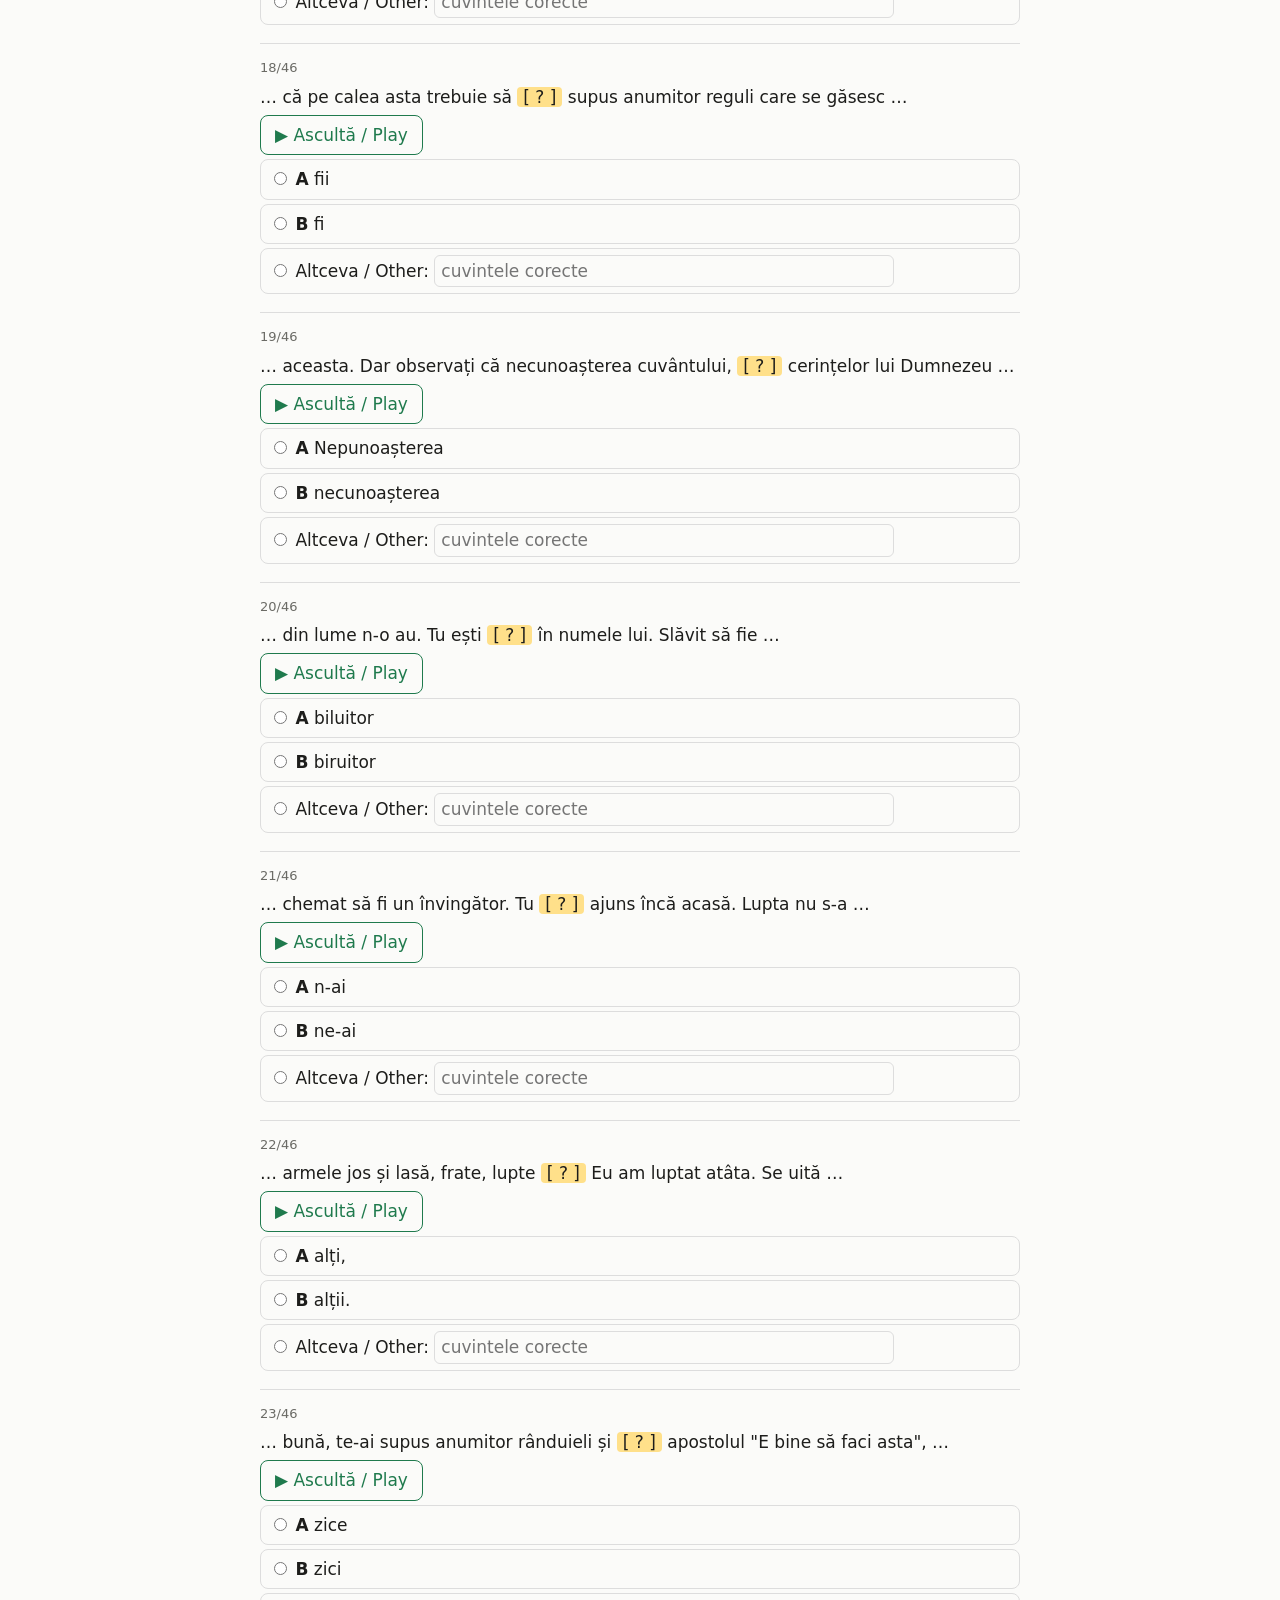
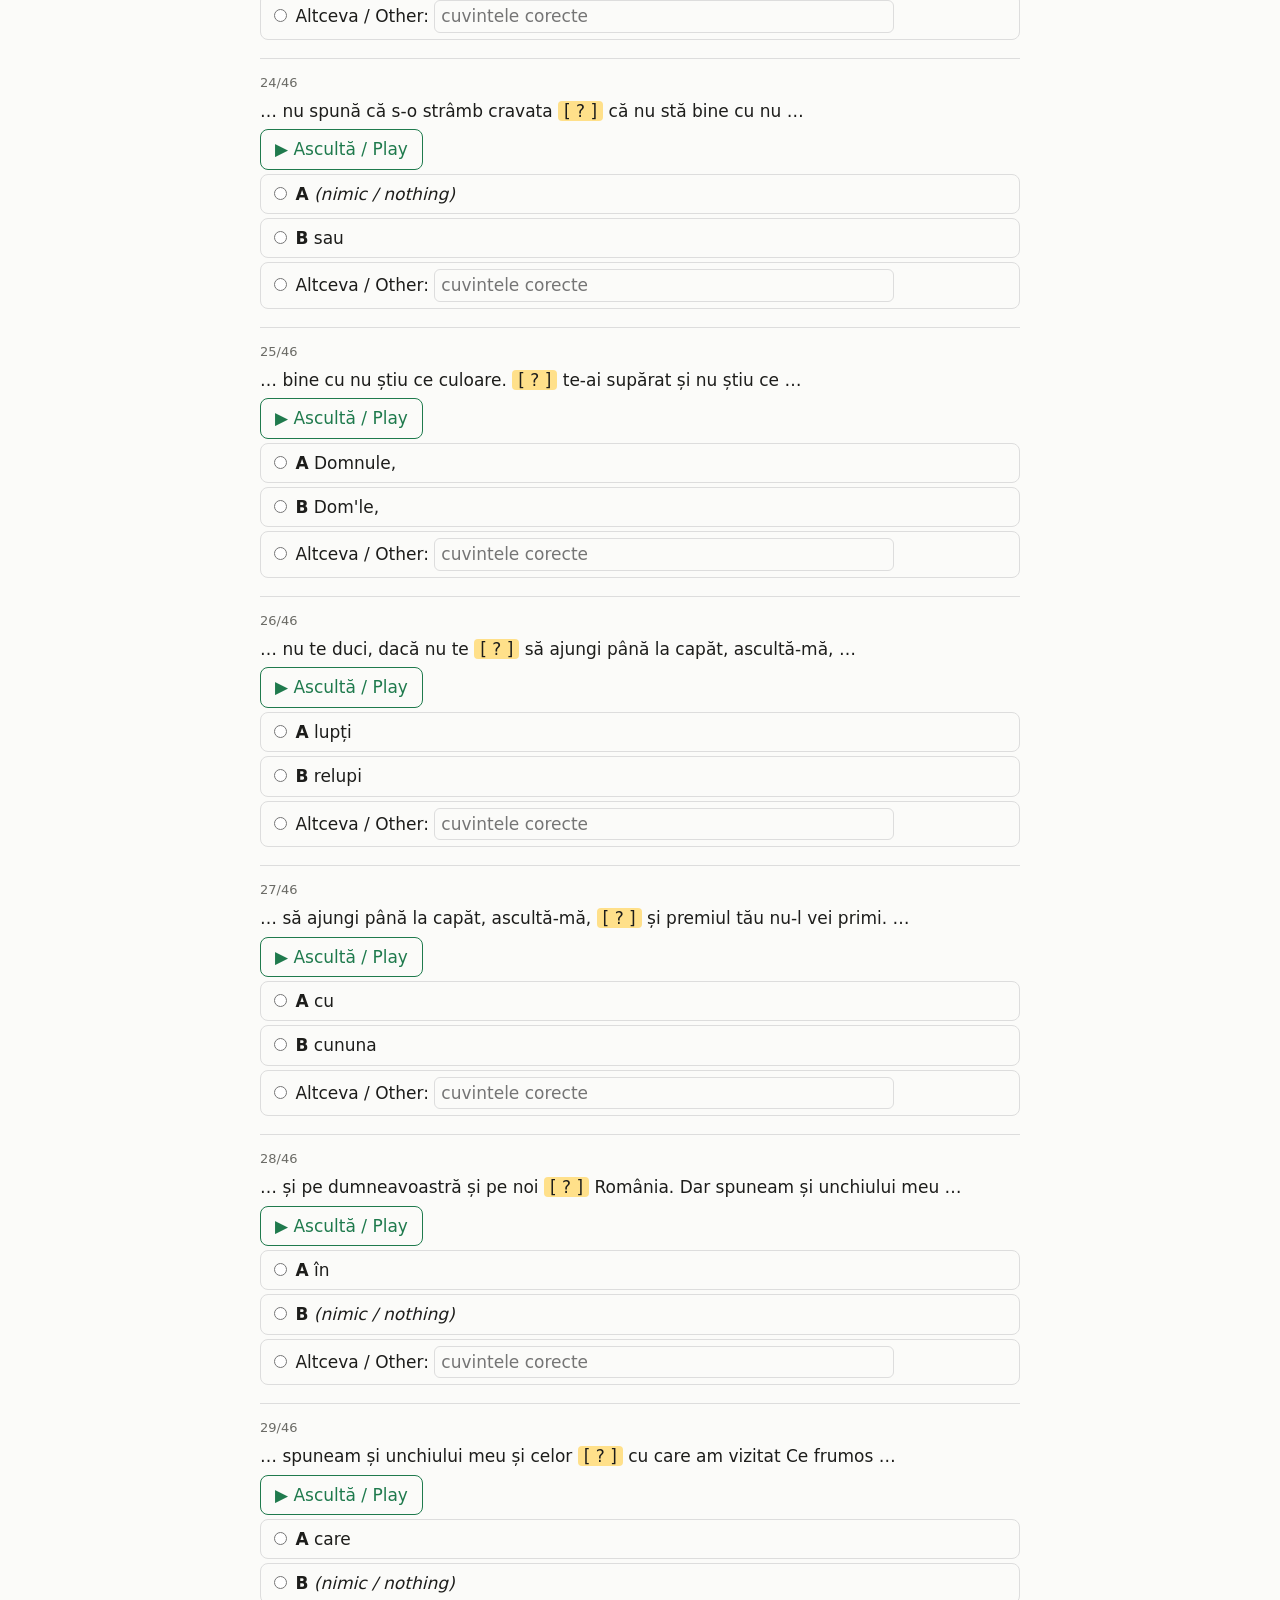
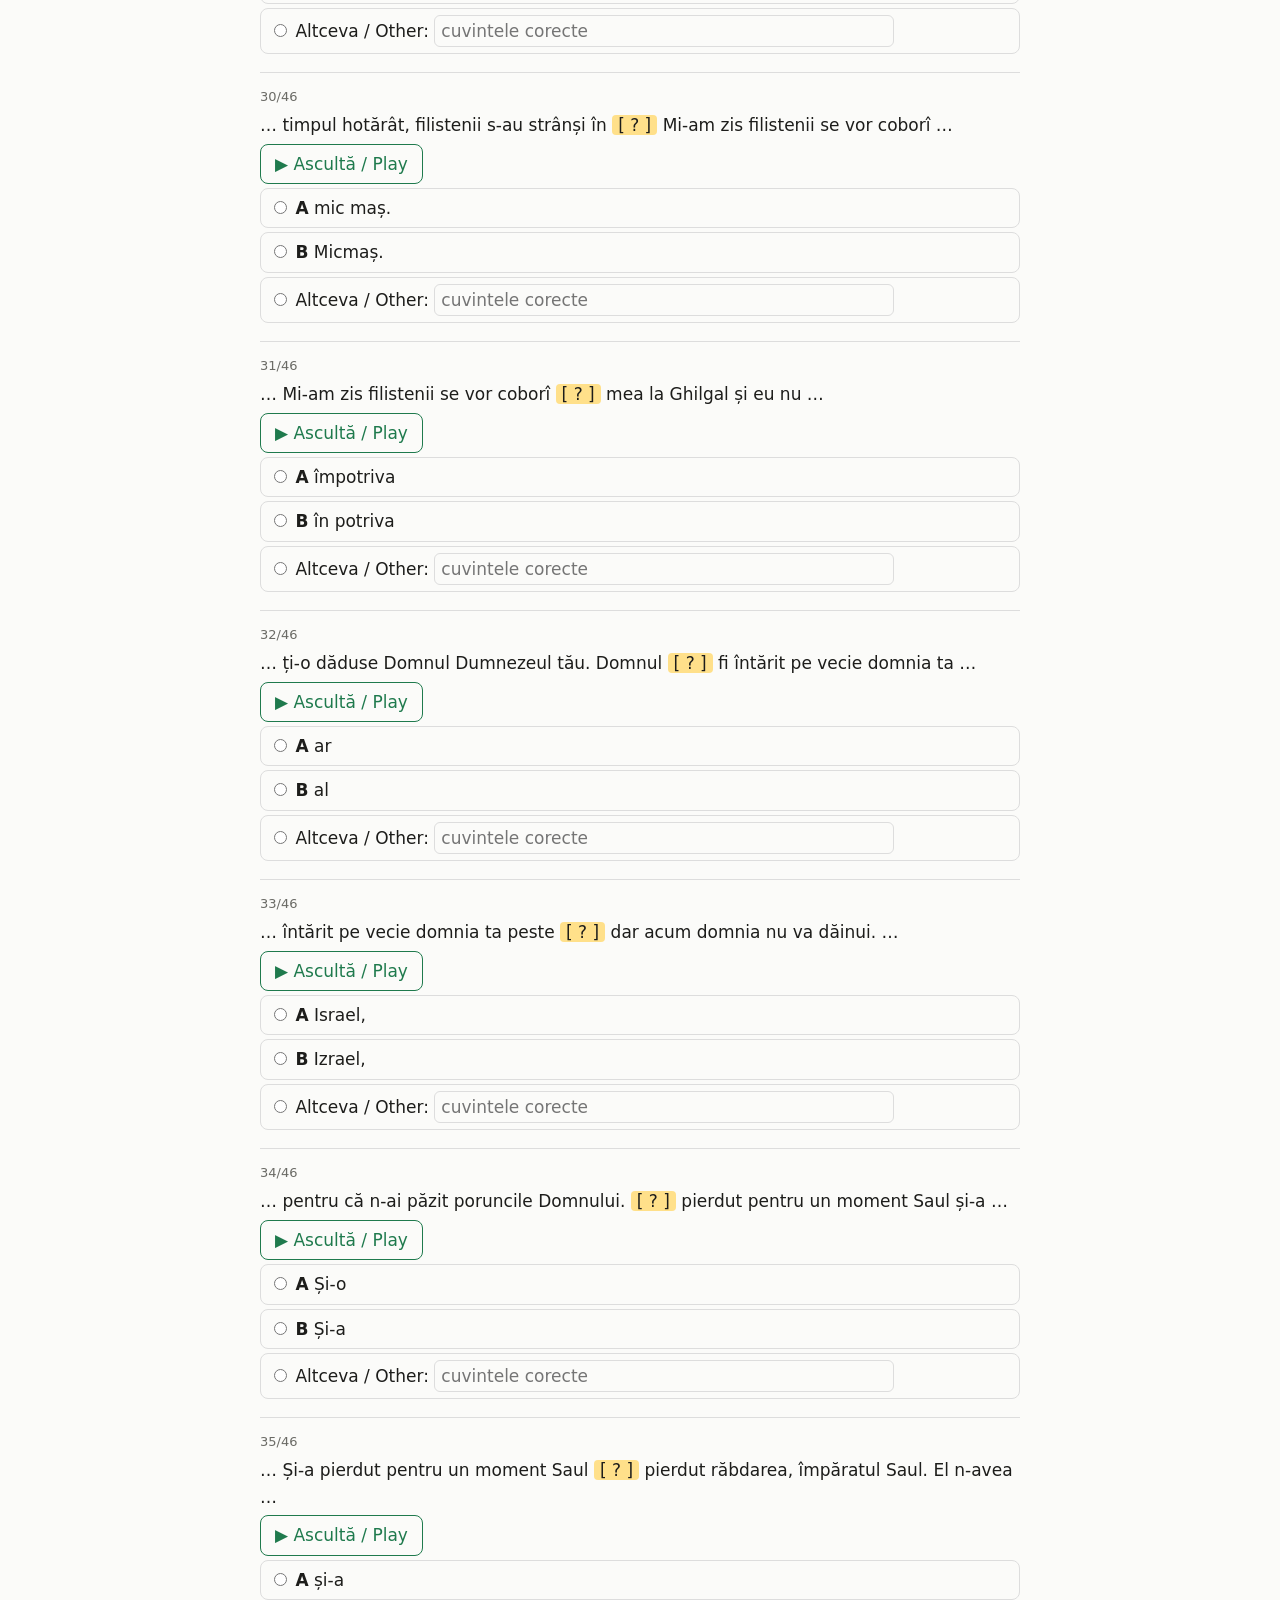
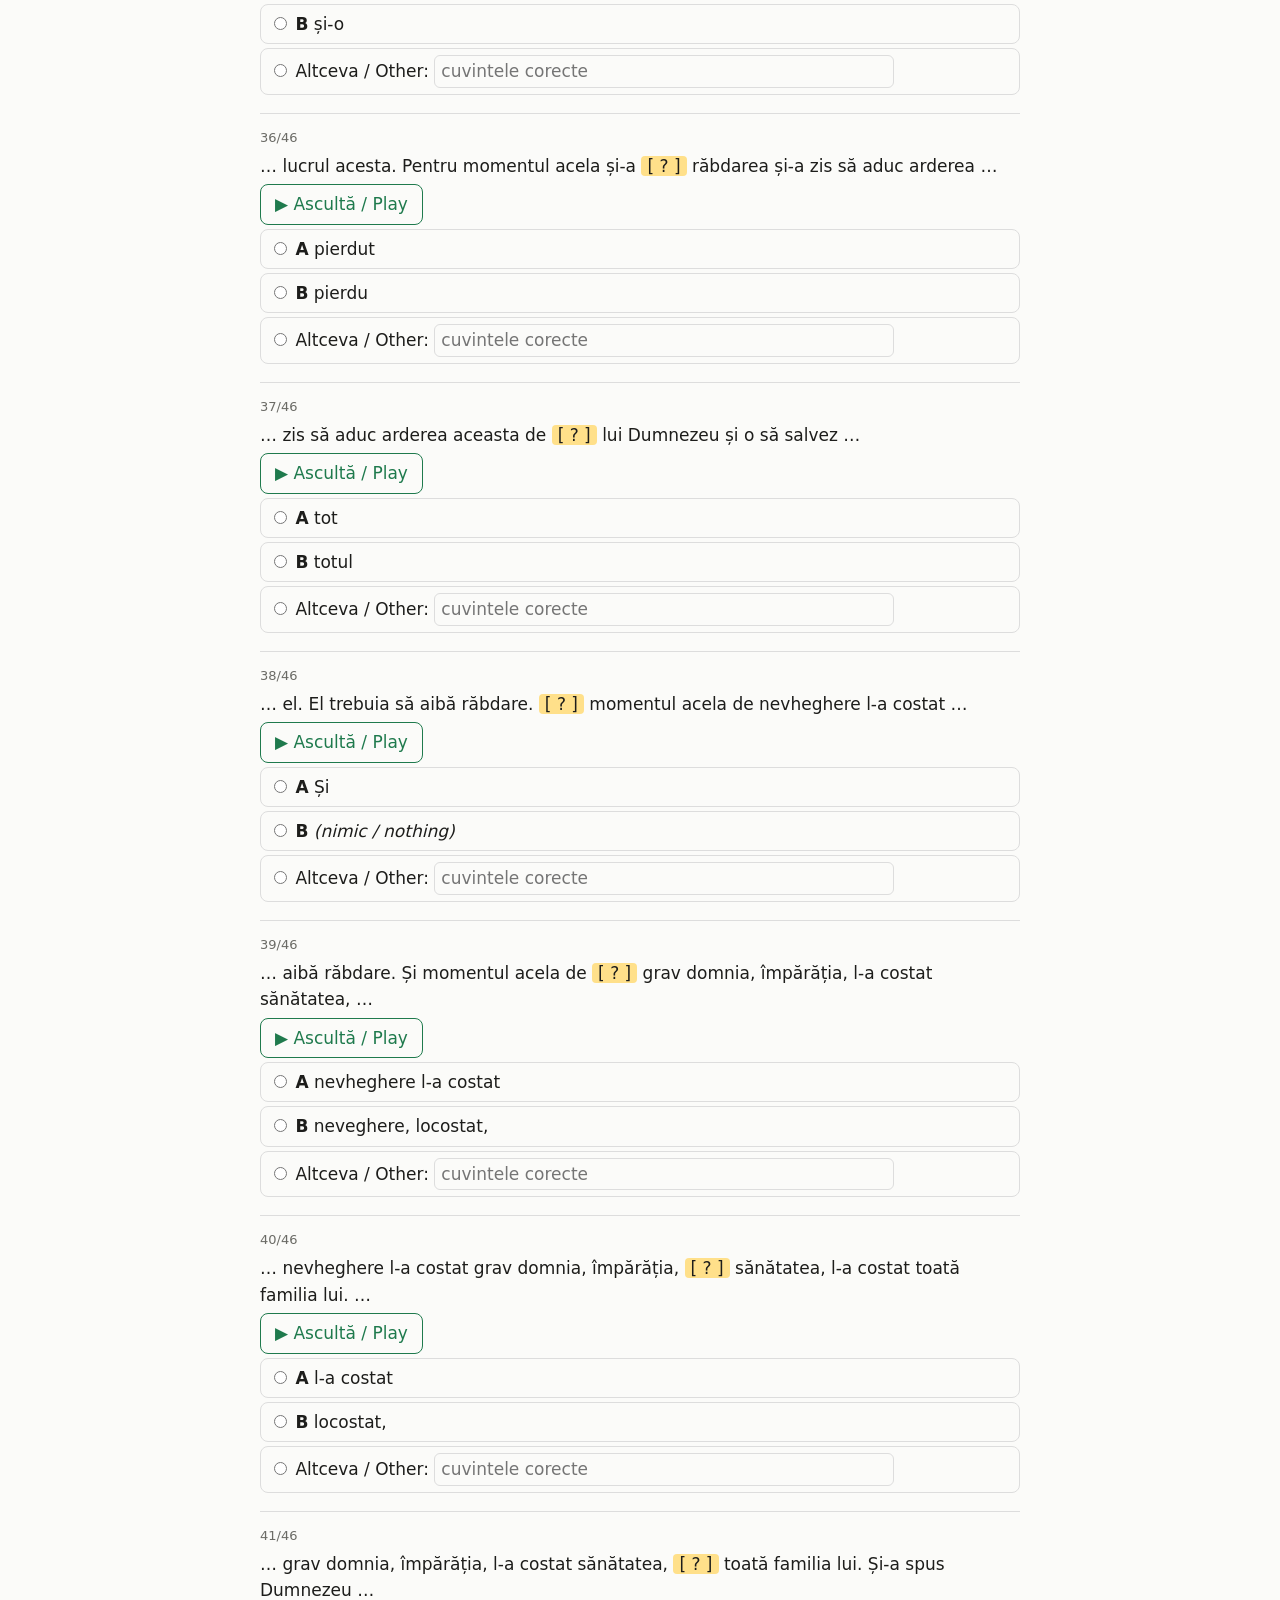
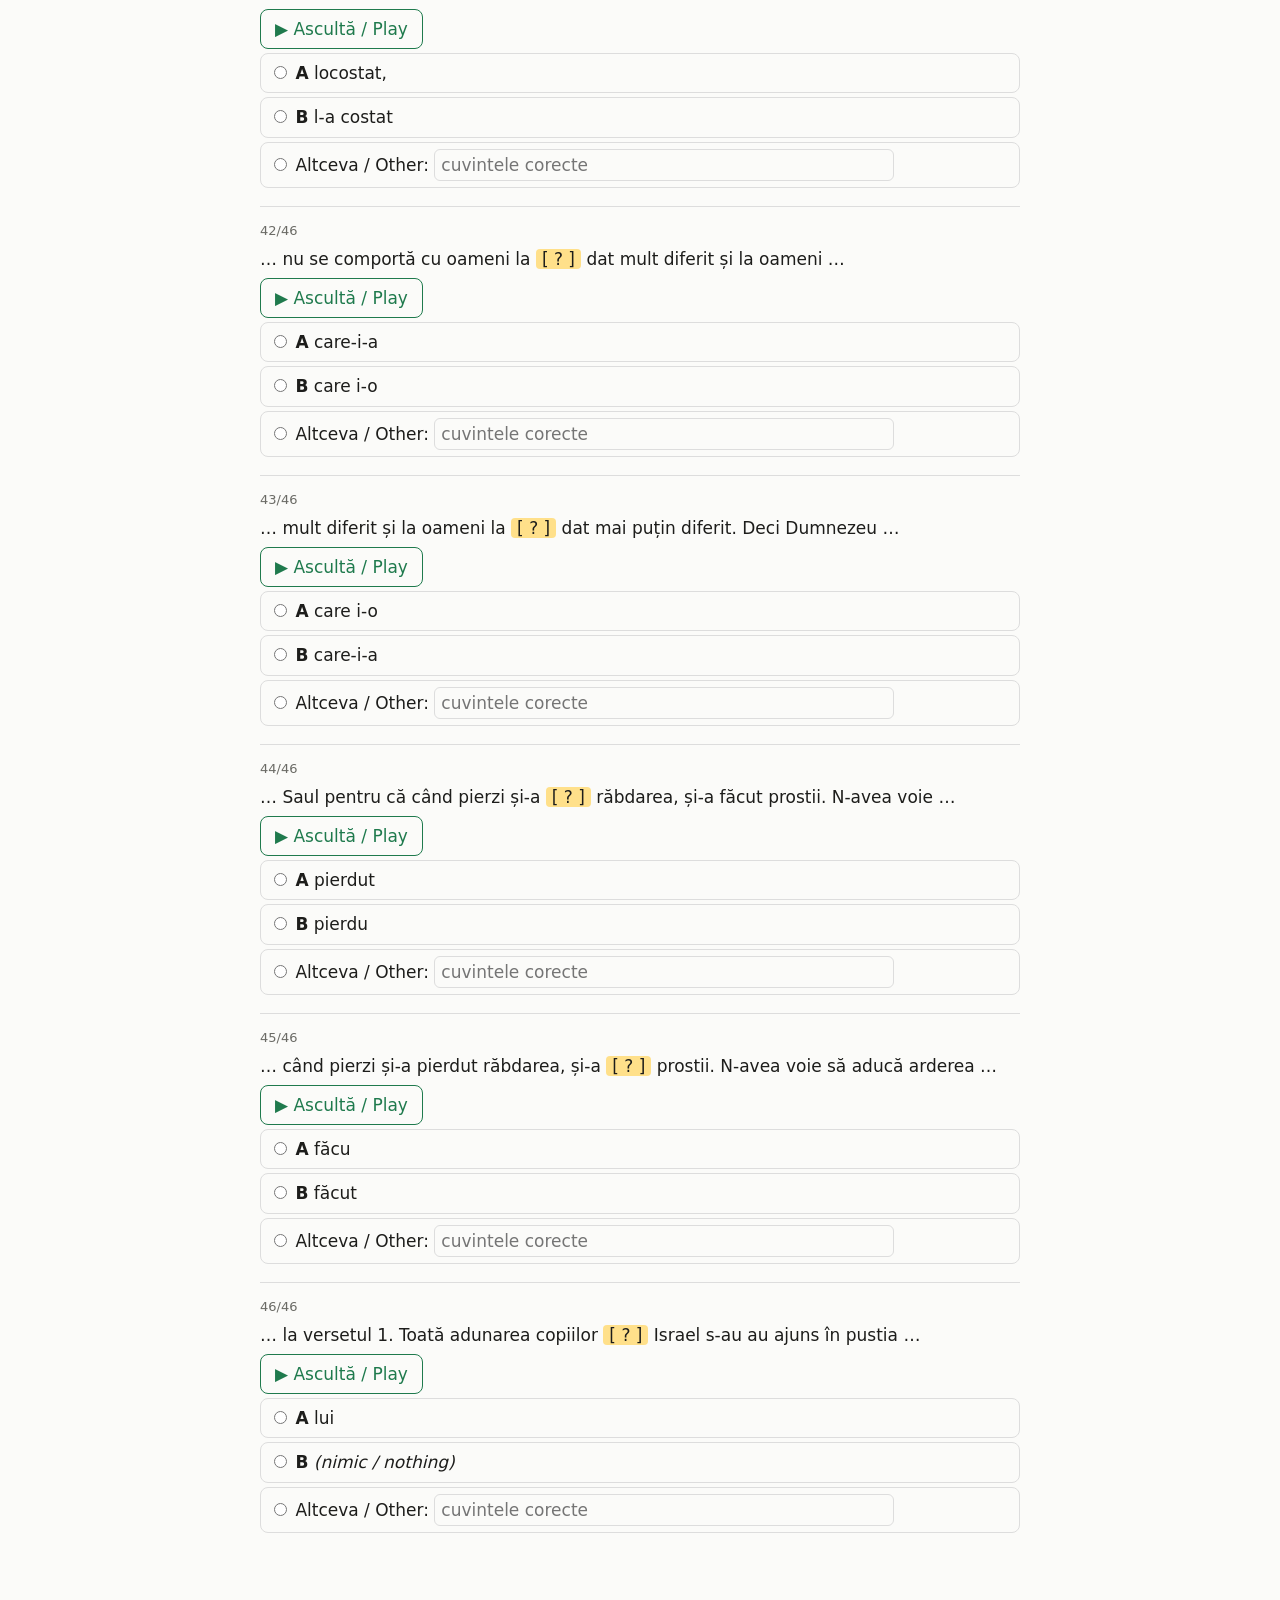
==== commit c6e16207: "Fix findings from the independent review of the fix commits Live app and setup: - Setup pins downloa" ====
--- a/review_packet/spots/index.html
+++ b/review_packet/spots/index.html
@@ -32,11 +32,11 @@
 <section data-id="br-random-1_00612#009" data-clip="br-random-1_00612" data-t="81.16"><div class="n">10/46</div><p class="ctx">… coluar, n-a avut nicio treabă cu <span class="gap">[ ? ]</span> și cu răspunsul și cu premiul. …</p><button class="play" type="button">▶ Ascultă / Play</button><div class="opts"><label><input type="radio" name="br-random-1_00612#009" value="A"> <b>A</b> cronometru</label><label><input type="radio" name="br-random-1_00612#009" value="B"> <b>B</b> cronometrul</label><label><input type="radio" name="br-random-1_00612#009" value="other"> Altceva / Other: <input type="text" class="other" placeholder="cuvintele corecte"></label></div></section>
 <section data-id="br-random-1_00612#010" data-clip="br-random-1_00612" data-t="101.68"><div class="n">11/46</div><p class="ctx">… din contextul acesta pe care Domnul <span class="gap">[ ? ]</span> trasat să mergem pe calea aceasta. …</p><button class="play" type="button">▶ Ascultă / Play</button><div class="opts"><label><input type="radio" name="br-random-1_00612#010" value="A"> <b>A</b> ni-l-a</label><label><input type="radio" name="br-random-1_00612#010" value="B"> <b>B</b> ne-a</label><label><input type="radio" name="br-random-1_00612#010" value="other"> Altceva / Other: <input type="text" class="other" placeholder="cuvintele corecte"></label></div></section>
 <section data-id="br-random-1_00612#011" data-clip="br-random-1_00612" data-t="114.24"><div class="n">12/46</div><p class="ctx">… și alte căi. Bogății, plăceri. Și <span class="gap">[ ? ]</span> lui, zice la final: Toate sunt …</p><button class="play" type="button">▶ Ascultă / Play</button><div class="opts"><label><input type="radio" name="br-random-1_00612#011" value="A"> <b>A</b> alergarea</label><label><input type="radio" name="br-random-1_00612#011" value="B"> <b>B</b> alergalea</label><label><input type="radio" name="br-random-1_00612#011" value="other"> Altceva / Other: <input type="text" class="other" placeholder="cuvintele corecte"></label></div></section>
-<section data-id="br-random-1_00874#012" data-clip="br-random-1_00874" data-t="19.63"><div class="n">13/46</div><p class="ctx">… niște întoiați. Copiii noștri la motivați <span class="gap">[ ? ]</span> ne rugăm pentru ei vor fi …</p><button class="play" type="button">▶ Ascultă / Play</button><div class="opts"><label><input type="radio" name="br-random-1_00874#012" value="A"> <b>A</b> să</label><label><input type="radio" name="br-random-1_00874#012" value="B"> <b>B</b> motivație,</label><label><input type="radio" name="br-random-1_00874#012" value="other"> Altceva / Other: <input type="text" class="other" placeholder="cuvintele corecte"></label></div></section>
+<section data-id="br-random-1_00874#012" data-clip="br-random-1_00874" data-t="19.23"><div class="n">13/46</div><p class="ctx">… și niște întoiați. Copiii noștri la <span class="gap">[ ? ]</span> ne rugăm pentru ei vor fi …</p><button class="play" type="button">▶ Ascultă / Play</button><div class="opts"><label><input type="radio" name="br-random-1_00874#012" value="A"> <b>A</b> motivați să</label><label><input type="radio" name="br-random-1_00874#012" value="B"> <b>B</b> motivație,</label><label><input type="radio" name="br-random-1_00874#012" value="other"> Altceva / Other: <input type="text" class="other" placeholder="cuvintele corecte"></label></div></section>
 <section data-id="br-random-1_00874#013" data-clip="br-random-1_00874" data-t="32.19"><div class="n">14/46</div><p class="ctx">… pe calea care se cheamă dreaptă. <span class="gap">[ ? ]</span> să fie Domnul. Și prima condiție …</p><button class="play" type="button">▶ Ascultă / Play</button><div class="opts"><label><input type="radio" name="br-random-1_00874#013" value="A"> <b>A</b> Binecuvântați</label><label><input type="radio" name="br-random-1_00874#013" value="B"> <b>B</b> Binecuvântat</label><label><input type="radio" name="br-random-1_00874#013" value="other"> Altceva / Other: <input type="text" class="other" placeholder="cuvintele corecte"></label></div></section>
 <section data-id="br-random-1_00874#014" data-clip="br-random-1_00874" data-t="77.87"><div class="n">15/46</div><p class="ctx">… calea bună poți să fii descalificat? <span class="gap">[ ? ]</span> s-a întâmplat nu o dată să …</p><button class="play" type="button">▶ Ascultă / Play</button><div class="opts"><label><input type="radio" name="br-random-1_00874#014" value="A"> <b>A</b> <i>(nimic / nothing)</i></label><label><input type="radio" name="br-random-1_00874#014" value="B"> <b>B</b> Mi</label><label><input type="radio" name="br-random-1_00874#014" value="other"> Altceva / Other: <input type="text" class="other" placeholder="cuvintele corecte"></label></div></section>
 <section data-id="br-random-1_00874#015" data-clip="br-random-1_00874" data-t="78.55"><div class="n">16/46</div><p class="ctx">… fii descalificat? Mi s-a întâmplat nu <span class="gap">[ ? ]</span> să merg cu echipa și era …</p><button class="play" type="button">▶ Ascultă / Play</button><div class="opts"><label><input type="radio" name="br-random-1_00874#015" value="A"> <b>A</b> odată.</label><label><input type="radio" name="br-random-1_00874#015" value="B"> <b>B</b> o dată</label><label><input type="radio" name="br-random-1_00874#015" value="other"> Altceva / Other: <input type="text" class="other" placeholder="cuvintele corecte"></label></div></section>
-<section data-id="br-random-1_00874#016" data-clip="br-random-1_00874" data-t="88.39"><div class="n">17/46</div><p class="ctx">… clară cum trebuie să predau ștafeta <span class="gap">[ ? ]</span> interval bine stabilit. Dacă o secundă …</p><button class="play" type="button">▶ Ascultă / Play</button><div class="opts"><label><input type="radio" name="br-random-1_00874#016" value="A"> <b>A</b> într-un</label><label><input type="radio" name="br-random-1_00874#016" value="B"> <b>B</b> în</label><label><input type="radio" name="br-random-1_00874#016" value="other"> Altceva / Other: <input type="text" class="other" placeholder="cuvintele corecte"></label></div></section>
+<section data-id="br-random-1_00874#016" data-clip="br-random-1_00874" data-t="88.39"><div class="n">17/46</div><p class="ctx">… clară cum trebuie să predau ștafeta <span class="gap">[ ? ]</span> interval bine stabilit. Dacă o secundă …</p><button class="play" type="button">▶ Ascultă / Play</button><div class="opts"><label><input type="radio" name="br-random-1_00874#016" value="A"> <b>A</b> într-un</label><label><input type="radio" name="br-random-1_00874#016" value="B"> <b>B</b> în un</label><label><input type="radio" name="br-random-1_00874#016" value="other"> Altceva / Other: <input type="text" class="other" placeholder="cuvintele corecte"></label></div></section>
 <section data-id="br-random-1_00874#017" data-clip="br-random-1_00874" data-t="129.19"><div class="n">18/46</div><p class="ctx">… că pe calea asta trebuie să <span class="gap">[ ? ]</span> supus anumitor reguli care se găsesc …</p><button class="play" type="button">▶ Ascultă / Play</button><div class="opts"><label><input type="radio" name="br-random-1_00874#017" value="A"> <b>A</b> fii</label><label><input type="radio" name="br-random-1_00874#017" value="B"> <b>B</b> fi</label><label><input type="radio" name="br-random-1_00874#017" value="other"> Altceva / Other: <input type="text" class="other" placeholder="cuvintele corecte"></label></div></section>
 <section data-id="br-random-1_00874#018" data-clip="br-random-1_00874" data-t="145.51"><div class="n">19/46</div><p class="ctx">… aceasta. Dar observați că necunoașterea cuvântului, <span class="gap">[ ? ]</span> cerințelor lui Dumnezeu …</p><button class="play" type="button">▶ Ascultă / Play</button><div class="opts"><label><input type="radio" name="br-random-1_00874#018" value="A"> <b>A</b> Nepunoașterea</label><label><input type="radio" name="br-random-1_00874#018" value="B"> <b>B</b> necunoașterea</label><label><input type="radio" name="br-random-1_00874#018" value="other"> Altceva / Other: <input type="text" class="other" placeholder="cuvintele corecte"></label></div></section>
 <section data-id="br-random-1_01399#019" data-clip="br-random-1_01399" data-t="13.29"><div class="n">20/46</div><p class="ctx">… din lume n-o au. Tu ești <span class="gap">[ ? ]</span> în numele lui. Slăvit să fie …</p><button class="play" type="button">▶ Ascultă / Play</button><div class="opts"><label><input type="radio" name="br-random-1_01399#019" value="A"> <b>A</b> biluitor</label><label><input type="radio" name="br-random-1_01399#019" value="B"> <b>B</b> biruitor</label><label><input type="radio" name="br-random-1_01399#019" value="other"> Altceva / Other: <input type="text" class="other" placeholder="cuvintele corecte"></label></div></section>
@@ -58,11 +58,11 @@
 <section data-id="br-recalo_00399#035" data-clip="br-recalo_00399" data-t="59.99"><div class="n">36/46</div><p class="ctx">… lucrul acesta. Pentru momentul acela și-a <span class="gap">[ ? ]</span> răbdarea și-a zis să aduc arderea …</p><button class="play" type="button">▶ Ascultă / Play</button><div class="opts"><label><input type="radio" name="br-recalo_00399#035" value="A"> <b>A</b> pierdut</label><label><input type="radio" name="br-recalo_00399#035" value="B"> <b>B</b> pierdu</label><label><input type="radio" name="br-recalo_00399#035" value="other"> Altceva / Other: <input type="text" class="other" placeholder="cuvintele corecte"></label></div></section>
 <section data-id="br-recalo_00399#036" data-clip="br-recalo_00399" data-t="63.35"><div class="n">37/46</div><p class="ctx">… zis să aduc arderea aceasta de <span class="gap">[ ? ]</span> lui Dumnezeu și o să salvez …</p><button class="play" type="button">▶ Ascultă / Play</button><div class="opts"><label><input type="radio" name="br-recalo_00399#036" value="A"> <b>A</b> tot</label><label><input type="radio" name="br-recalo_00399#036" value="B"> <b>B</b> totul</label><label><input type="radio" name="br-recalo_00399#036" value="other"> Altceva / Other: <input type="text" class="other" placeholder="cuvintele corecte"></label></div></section>
 <section data-id="br-recalo_00399#037" data-clip="br-recalo_00399" data-t="73.11"><div class="n">38/46</div><p class="ctx">… el. El trebuia să aibă răbdare. <span class="gap">[ ? ]</span> momentul acela de nevheghere l-a costat …</p><button class="play" type="button">▶ Ascultă / Play</button><div class="opts"><label><input type="radio" name="br-recalo_00399#037" value="A"> <b>A</b> Și</label><label><input type="radio" name="br-recalo_00399#037" value="B"> <b>B</b> <i>(nimic / nothing)</i></label><label><input type="radio" name="br-recalo_00399#037" value="other"> Altceva / Other: <input type="text" class="other" placeholder="cuvintele corecte"></label></div></section>
-<section data-id="br-recalo_00399#038" data-clip="br-recalo_00399" data-t="76.07"><div class="n">39/46</div><p class="ctx">… răbdare. Și momentul acela de nevheghere <span class="gap">[ ? ]</span> grav domnia, împărăția, l-a costat sănătatea, …</p><button class="play" type="button">▶ Ascultă / Play</button><div class="opts"><label><input type="radio" name="br-recalo_00399#038" value="A"> <b>A</b> l-a costat</label><label><input type="radio" name="br-recalo_00399#038" value="B"> <b>B</b> neveghere, locostat,</label><label><input type="radio" name="br-recalo_00399#038" value="other"> Altceva / Other: <input type="text" class="other" placeholder="cuvintele corecte"></label></div></section>
+<section data-id="br-recalo_00399#038" data-clip="br-recalo_00399" data-t="74.35"><div class="n">39/46</div><p class="ctx">… aibă răbdare. Și momentul acela de <span class="gap">[ ? ]</span> grav domnia, împărăția, l-a costat sănătatea, …</p><button class="play" type="button">▶ Ascultă / Play</button><div class="opts"><label><input type="radio" name="br-recalo_00399#038" value="A"> <b>A</b> nevheghere l-a costat</label><label><input type="radio" name="br-recalo_00399#038" value="B"> <b>B</b> neveghere, locostat,</label><label><input type="radio" name="br-recalo_00399#038" value="other"> Altceva / Other: <input type="text" class="other" placeholder="cuvintele corecte"></label></div></section>
 <section data-id="br-recalo_00399#039" data-clip="br-recalo_00399" data-t="81.23"><div class="n">40/46</div><p class="ctx">… nevheghere l-a costat grav domnia, împărăția, <span class="gap">[ ? ]</span> sănătatea, l-a costat toată familia lui. …</p><button class="play" type="button">▶ Ascultă / Play</button><div class="opts"><label><input type="radio" name="br-recalo_00399#039" value="A"> <b>A</b> l-a costat</label><label><input type="radio" name="br-recalo_00399#039" value="B"> <b>B</b> locostat,</label><label><input type="radio" name="br-recalo_00399#039" value="other"> Altceva / Other: <input type="text" class="other" placeholder="cuvintele corecte"></label></div></section>
 <section data-id="br-recalo_00399#040" data-clip="br-recalo_00399" data-t="82.99"><div class="n">41/46</div><p class="ctx">… grav domnia, împărăția, l-a costat sănătatea, <span class="gap">[ ? ]</span> toată familia lui. Și-a spus Dumnezeu …</p><button class="play" type="button">▶ Ascultă / Play</button><div class="opts"><label><input type="radio" name="br-recalo_00399#040" value="A"> <b>A</b> locostat,</label><label><input type="radio" name="br-recalo_00399#040" value="B"> <b>B</b> l-a costat</label><label><input type="radio" name="br-recalo_00399#040" value="other"> Altceva / Other: <input type="text" class="other" placeholder="cuvintele corecte"></label></div></section>
-<section data-id="br-recalo_00399#041" data-clip="br-recalo_00399" data-t="89.71"><div class="n">42/46</div><p class="ctx">… nu se comportă cu oameni la <span class="gap">[ ? ]</span> dat mult diferit și la oameni …</p><button class="play" type="button">▶ Ascultă / Play</button><div class="opts"><label><input type="radio" name="br-recalo_00399#041" value="A"> <b>A</b> care-i-a</label><label><input type="radio" name="br-recalo_00399#041" value="B"> <b>B</b> i-o</label><label><input type="radio" name="br-recalo_00399#041" value="other"> Altceva / Other: <input type="text" class="other" placeholder="cuvintele corecte"></label></div></section>
-<section data-id="br-recalo_00399#042" data-clip="br-recalo_00399" data-t="92.43"><div class="n">43/46</div><p class="ctx">… mult diferit și la oameni la <span class="gap">[ ? ]</span> dat mai puțin diferit. Deci Dumnezeu …</p><button class="play" type="button">▶ Ascultă / Play</button><div class="opts"><label><input type="radio" name="br-recalo_00399#042" value="A"> <b>A</b> i-o</label><label><input type="radio" name="br-recalo_00399#042" value="B"> <b>B</b> care-i-a</label><label><input type="radio" name="br-recalo_00399#042" value="other"> Altceva / Other: <input type="text" class="other" placeholder="cuvintele corecte"></label></div></section>
+<section data-id="br-recalo_00399#041" data-clip="br-recalo_00399" data-t="89.71"><div class="n">42/46</div><p class="ctx">… nu se comportă cu oameni la <span class="gap">[ ? ]</span> dat mult diferit și la oameni …</p><button class="play" type="button">▶ Ascultă / Play</button><div class="opts"><label><input type="radio" name="br-recalo_00399#041" value="A"> <b>A</b> care-i-a</label><label><input type="radio" name="br-recalo_00399#041" value="B"> <b>B</b> care i-o</label><label><input type="radio" name="br-recalo_00399#041" value="other"> Altceva / Other: <input type="text" class="other" placeholder="cuvintele corecte"></label></div></section>
+<section data-id="br-recalo_00399#042" data-clip="br-recalo_00399" data-t="92.43"><div class="n">43/46</div><p class="ctx">… mult diferit și la oameni la <span class="gap">[ ? ]</span> dat mai puțin diferit. Deci Dumnezeu …</p><button class="play" type="button">▶ Ascultă / Play</button><div class="opts"><label><input type="radio" name="br-recalo_00399#042" value="A"> <b>A</b> care i-o</label><label><input type="radio" name="br-recalo_00399#042" value="B"> <b>B</b> care-i-a</label><label><input type="radio" name="br-recalo_00399#042" value="other"> Altceva / Other: <input type="text" class="other" placeholder="cuvintele corecte"></label></div></section>
 <section data-id="br-recalo_00399#043" data-clip="br-recalo_00399" data-t="118.11"><div class="n">44/46</div><p class="ctx">… Saul pentru că când pierzi și-a <span class="gap">[ ? ]</span> răbdarea, și-a făcut prostii. N-avea voie …</p><button class="play" type="button">▶ Ascultă / Play</button><div class="opts"><label><input type="radio" name="br-recalo_00399#043" value="A"> <b>A</b> pierdut</label><label><input type="radio" name="br-recalo_00399#043" value="B"> <b>B</b> pierdu</label><label><input type="radio" name="br-recalo_00399#043" value="other"> Altceva / Other: <input type="text" class="other" placeholder="cuvintele corecte"></label></div></section>
 <section data-id="br-recalo_00399#044" data-clip="br-recalo_00399" data-t="119.15"><div class="n">45/46</div><p class="ctx">… când pierzi și-a pierdut răbdarea, și-a <span class="gap">[ ? ]</span> prostii. N-avea voie să aducă arderea …</p><button class="play" type="button">▶ Ascultă / Play</button><div class="opts"><label><input type="radio" name="br-recalo_00399#044" value="A"> <b>A</b> făcu</label><label><input type="radio" name="br-recalo_00399#044" value="B"> <b>B</b> făcut</label><label><input type="radio" name="br-recalo_00399#044" value="other"> Altceva / Other: <input type="text" class="other" placeholder="cuvintele corecte"></label></div></section>
 <section data-id="br-recalo_00399#045" data-clip="br-recalo_00399" data-t="138.19"><div class="n">46/46</div><p class="ctx">… la versetul 1. Toată adunarea copiilor <span class="gap">[ ? ]</span> Israel s-au au ajuns în pustia …</p><button class="play" type="button">▶ Ascultă / Play</button><div class="opts"><label><input type="radio" name="br-recalo_00399#045" value="A"> <b>A</b> lui</label><label><input type="radio" name="br-recalo_00399#045" value="B"> <b>B</b> <i>(nimic / nothing)</i></label><label><input type="radio" name="br-recalo_00399#045" value="other"> Altceva / Other: <input type="text" class="other" placeholder="cuvintele corecte"></label></div></section>
@@ -89,7 +89,8 @@
   const out = {};
   document.querySelectorAll('section').forEach(s => {
     const c = s.querySelector('input[type=radio]:checked');
-    if (c) out[s.dataset.id] = {choice: c.value, text: c.value === 'other' ? s.querySelector('.other').value.trim() : null};
+    const text = c && c.value === 'other' ? s.querySelector('.other').value.trim() : null;
+    if (c && (c.value !== 'other' || text)) out[s.dataset.id] = {choice: c.value, text};   // empty Other: unanswered
   });
   return out;
 }
